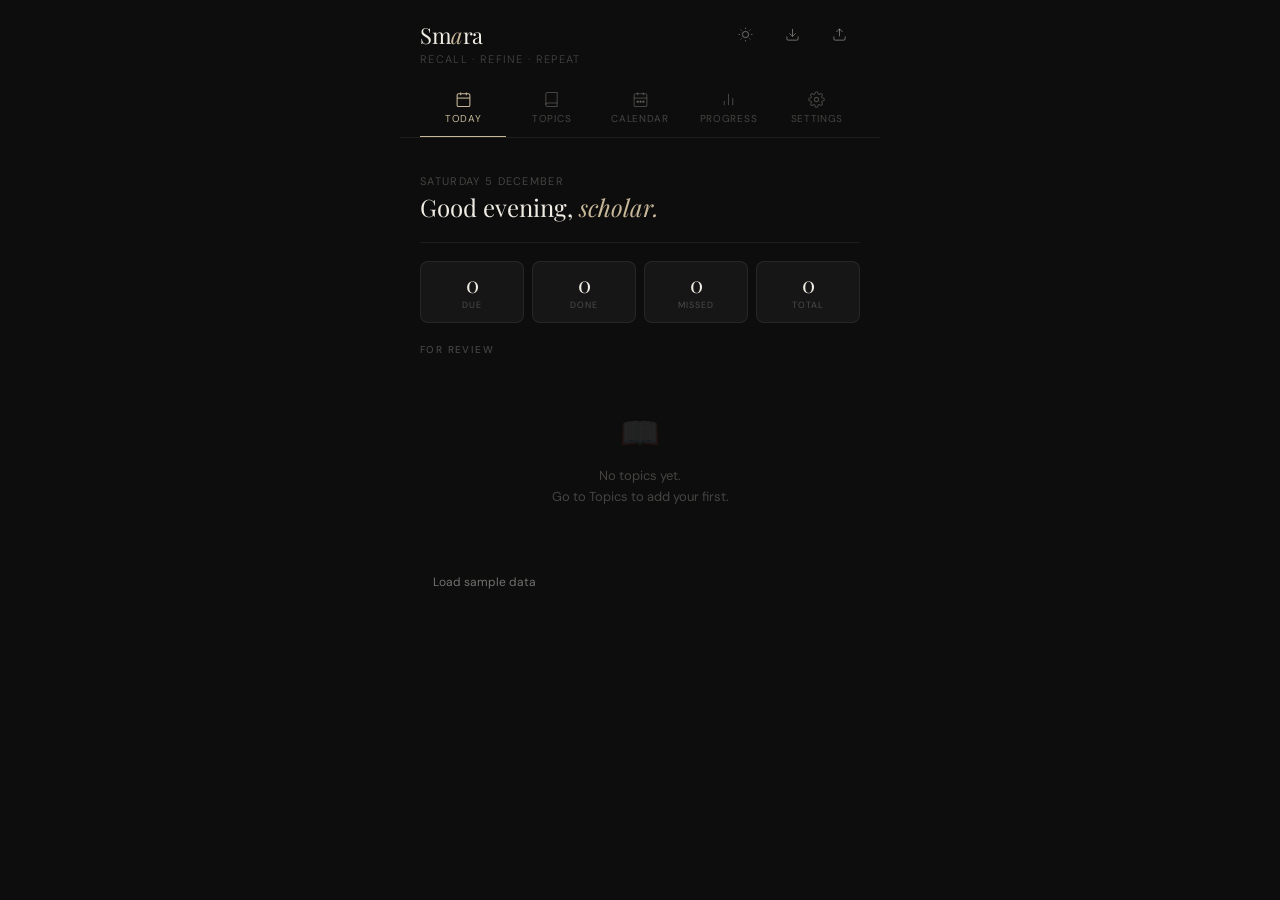
==== index.html @ 6f52c189 "Smara PWA v3 - initial commit" ====
<!DOCTYPE html>
<html lang="en">
<head>
  <meta charset="UTF-8">
  <meta name="viewport" content="width=device-width, initial-scale=1.0, viewport-fit=cover">
  <meta name="theme-color" content="#0d0d0d" id="theme-meta">
  <meta name="apple-mobile-web-app-capable" content="yes">
  <meta name="apple-mobile-web-app-status-bar-style" content="black-translucent">
  <meta name="apple-mobile-web-app-title" content="Smara">
  <link rel="manifest" href="manifest.json">
  <link rel="apple-touch-icon" href="icons/icon-192.png">
  <title>Smara</title>
  <link rel="stylesheet" href="style.css">
</head>
<body class="theme-dark">

<!-- HEADER -->
<header class="header">
  <div>
    <div class="wordmark">Sm<span>a</span>ra</div>
    <div class="tagline">Recall · Refine · Repeat</div>
  </div>
  <div style="display:flex;gap:6px;align-items:center">
    <button class="btn btn-sm btn-ghost" onclick="toggleTheme()" id="theme-toggle" title="Toggle theme">
      <svg viewBox="0 0 24 24" style="width:15px;height:15px;stroke:currentColor;fill:none;stroke-width:1.5"><circle cx="12" cy="12" r="5"/><line x1="12" y1="1" x2="12" y2="3"/><line x1="12" y1="21" x2="12" y2="23"/><line x1="4.22" y1="4.22" x2="5.64" y2="5.64"/><line x1="18.36" y1="18.36" x2="19.78" y2="19.78"/><line x1="1" y1="12" x2="3" y2="12"/><line x1="21" y1="12" x2="23" y2="12"/><line x1="4.22" y1="19.78" x2="5.64" y2="18.36"/><line x1="18.36" y1="5.64" x2="19.78" y2="4.22"/></svg>
    </button>
    <button class="btn btn-sm btn-ghost" onclick="exportBackup()" title="Backup">
      <svg viewBox="0 0 24 24" style="width:15px;height:15px;stroke:currentColor;fill:none;stroke-width:1.5"><path d="M21 15v4a2 2 0 0 1-2 2H5a2 2 0 0 1-2-2v-4"/><polyline points="7 10 12 15 17 10"/><line x1="12" y1="15" x2="12" y2="3"/></svg>
    </button>
    <label class="btn btn-sm btn-ghost" style="cursor:pointer" title="Restore">
      <svg viewBox="0 0 24 24" style="width:15px;height:15px;stroke:currentColor;fill:none;stroke-width:1.5"><path d="M21 15v4a2 2 0 0 1-2 2H5a2 2 0 0 1-2-2v-4"/><polyline points="17 8 12 3 7 8"/><line x1="12" y1="3" x2="12" y2="15"/></svg>
      <input type="file" accept=".json" style="display:none" onchange="importBackup(this)">
    </label>
  </div>
</header>

<!-- NAV -->
<nav class="nav">
  <button class="nav-btn active" id="nav-today" onclick="showPage('today')">
    <svg viewBox="0 0 24 24"><rect x="3" y="4" width="18" height="18" rx="2"/><line x1="16" y1="2" x2="16" y2="6"/><line x1="8" y1="2" x2="8" y2="6"/><line x1="3" y1="10" x2="21" y2="10"/></svg>
    Today
  </button>
  <button class="nav-btn" id="nav-topics" onclick="showPage('topics')">
    <svg viewBox="0 0 24 24"><path d="M4 19.5A2.5 2.5 0 0 1 6.5 17H20"/><path d="M6.5 2H20v20H6.5A2.5 2.5 0 0 1 4 19.5v-15A2.5 2.5 0 0 1 6.5 2z"/></svg>
    Topics
  </button>
  <button class="nav-btn" id="nav-calendar" onclick="showPage('calendar')">
    <svg viewBox="0 0 24 24"><rect x="3" y="4" width="18" height="18" rx="2"/><line x1="16" y1="2" x2="16" y2="6"/><line x1="8" y1="2" x2="8" y2="6"/><line x1="3" y1="10" x2="21" y2="10"/><circle cx="8" cy="15" r="1" fill="currentColor"/><circle cx="12" cy="15" r="1" fill="currentColor"/><circle cx="16" cy="15" r="1" fill="currentColor"/></svg>
    Calendar
  </button>
  <button class="nav-btn" id="nav-progress" onclick="showPage('progress')">
    <svg viewBox="0 0 24 24"><line x1="18" y1="20" x2="18" y2="10"/><line x1="12" y1="20" x2="12" y2="4"/><line x1="6" y1="20" x2="6" y2="14"/></svg>
    Progress
  </button>
  <button class="nav-btn" id="nav-settings" onclick="showPage('settings')">
    <svg viewBox="0 0 24 24"><circle cx="12" cy="12" r="3"/><path d="M19.4 15a1.65 1.65 0 0 0 .33 1.82l.06.06a2 2 0 0 1-2.83 2.83l-.06-.06a1.65 1.65 0 0 0-1.82-.33 1.65 1.65 0 0 0-1 1.51V21a2 2 0 0 1-4 0v-.09A1.65 1.65 0 0 0 9 19.4a1.65 1.65 0 0 0-1.82.33l-.06.06a2 2 0 0 1-2.83-2.83l.06-.06A1.65 1.65 0 0 0 4.68 15a1.65 1.65 0 0 0-1.51-1H3a2 2 0 0 1 0-4h.09A1.65 1.65 0 0 0 4.6 9a1.65 1.65 0 0 0-.33-1.82l-.06-.06a2 2 0 0 1 2.83-2.83l.06.06A1.65 1.65 0 0 0 9 4.68a1.65 1.65 0 0 0 1-1.51V3a2 2 0 0 1 4 0v.09a1.65 1.65 0 0 0 1 1.51 1.65 1.65 0 0 0 1.82-.33l.06-.06a2 2 0 0 1 2.83 2.83l-.06.06A1.65 1.65 0 0 0 19.4 9a1.65 1.65 0 0 0 1.51 1H21a2 2 0 0 1 0 4h-.09a1.65 1.65 0 0 0-1.51 1z"/></svg>
    Settings
  </button>
</nav>

<!-- TODAY -->
<main id="page-today" class="page active">
  <div class="today-hero">
    <div class="today-date" id="today-date"></div>
    <div class="today-greeting" id="greeting"></div>
  </div>
  <div class="metrics">
    <div class="metric"><div class="metric-num" id="m-due">0</div><div class="metric-lbl">Due</div></div>
    <div class="metric"><div class="metric-num" id="m-done">0</div><div class="metric-lbl">Done</div></div>
    <div class="metric"><div class="metric-num" id="m-missed">0</div><div class="metric-lbl">Missed</div></div>
    <div class="metric"><div class="metric-num" id="m-total">0</div><div class="metric-lbl">Total</div></div>
  </div>
  <div class="section-head">For review</div>
  <div id="today-list"></div>
  <div style="margin-top:16px"><button class="btn btn-sm btn-ghost" onclick="loadSample()">Load sample data</button></div>
</main>

<!-- TOPICS -->
<main id="page-topics" class="page">
  <!-- ADD BUTTON at TOP -->
  <button class="btn btn-primary" style="width:100%;justify-content:center;padding:12px;margin-bottom:16px" onclick="showAddModal()">
    <svg viewBox="0 0 24 24" style="width:16px;height:16px;stroke:currentColor;fill:none;stroke-width:2"><line x1="12" y1="5" x2="12" y2="19"/><line x1="5" y1="12" x2="19" y2="12"/></svg>
    Add new topic
  </button>
  <div style="display:flex;align-items:center;justify-content:space-between;margin-bottom:14px;gap:10px">
    <div class="section-head" style="margin:0">All topics</div>
    <select id="filter-subj" style="width:auto;min-width:120px;padding:7px 28px 7px 10px;font-size:12px" onchange="renderTopics()">
      <option value="">All subjects</option>
    </select>
  </div>
  <div id="topics-list"></div>
  <div style="height:80px"></div>
</main>

<!-- CALENDAR -->
<main id="page-calendar" class="page">
  <!-- Month/Week toggle -->
  <div style="display:flex;gap:6px;margin-bottom:14px">
    <button class="cal-view-btn active" id="cal-view-month" onclick="setCalView('month')">Month</button>
    <button class="cal-view-btn" id="cal-view-week" onclick="setCalView('week')">Week</button>
    <div style="flex:1"></div>
    <button class="cal-collapse-btn" id="cal-collapse-btn" onclick="toggleCalCollapse()">
      Hide <svg viewBox="0 0 24 24" style="width:12px;height:12px;stroke:currentColor;fill:none;stroke-width:2;vertical-align:middle"><polyline points="18 15 12 9 6 15"/></svg>
    </button>
  </div>

  <div id="cal-body">
    <div class="cal-header">
      <button class="cal-nav" onclick="calNav(-1)">
        <svg viewBox="0 0 24 24" style="width:14px;height:14px;stroke:currentColor;fill:none;stroke-width:2"><polyline points="15 18 9 12 15 6"/></svg>
      </button>
      <span class="cal-month-label" id="cal-month"></span>
      <button class="cal-nav" onclick="calNav(1)">
        <svg viewBox="0 0 24 24" style="width:14px;height:14px;stroke:currentColor;fill:none;stroke-width:2"><polyline points="9 18 15 12 9 6"/></svg>
      </button>
    </div>
    <div class="cal-weekdays">
      <span>S</span><span>M</span><span>T</span><span>W</span><span>T</span><span>F</span><span>S</span>
    </div>
    <div id="cal-grid" class="cal-grid"></div>
  </div>

  <div class="divider"></div>
  <div class="cal-day-head" id="cal-day-label"></div>
  <div id="cal-day-topics"></div>
  <div id="cal-sel-date" data-date="" style="display:none"></div>
</main>

<!-- PROGRESS -->
<main id="page-progress" class="page">
  <div class="section-head">Progress</div>
  <div id="progress-content"></div>
</main>

<!-- SETTINGS -->
<main id="page-settings" class="page">
  <div class="section-head">Settings</div>

  <div class="settings-block">
    <div class="settings-title">🎨 Appearance</div>
    <div class="settings-row">
      <span>Theme</span>
      <div style="display:flex;gap:6px">
        <button class="theme-pill active" id="pill-dark" onclick="setTheme('dark')">Dark</button>
        <button class="theme-pill" id="pill-light" onclick="setTheme('light')">Light</button>
      </div>
    </div>
  </div>

  <div class="settings-block">
    <div class="settings-title">Revision cycle</div>
    <div style="display:flex;justify-content:space-between;padding:8px 0 12px">
      <div style="text-align:center;flex:1"><div style="font-size:14px;font-family:'Playfair Display',serif;color:var(--accent)">D0</div><div style="font-size:9px;color:var(--text-dim);margin-top:2px">Study</div></div>
      <div style="text-align:center;flex:1"><div style="font-size:14px;font-family:'Playfair Display',serif;color:var(--accent)">D1</div><div style="font-size:9px;color:var(--text-dim);margin-top:2px">Rev 1</div></div>
      <div style="text-align:center;flex:1"><div style="font-size:14px;font-family:'Playfair Display',serif;color:var(--accent)">D7</div><div style="font-size:9px;color:var(--text-dim);margin-top:2px">Rev 2</div></div>
      <div style="text-align:center;flex:1"><div style="font-size:14px;font-family:'Playfair Display',serif;color:var(--accent)">D30</div><div style="font-size:9px;color:var(--text-dim);margin-top:2px">Rev 3</div></div>
      <div style="text-align:center;flex:1"><div style="font-size:14px;font-family:'Playfair Display',serif;color:var(--accent)">D90</div><div style="font-size:9px;color:var(--text-dim);margin-top:2px">Rev 4</div></div>
    </div>
    <p style="font-size:12px;color:var(--text-dim);line-height:1.6">Based on Ebbinghaus spaced repetition. Scientifically proven for long-term memory.</p>
  </div>

  <div class="settings-block">
    <div class="settings-title">☁ Google Drive backup</div>
    <p style="font-size:12px;color:var(--text-dim);line-height:1.6;margin-bottom:12px">Back up to Drive to restore across devices.</p>
    <div id="gdrive-status" style="font-size:12px;color:var(--text-dim);background:var(--surface2);padding:8px 12px;border-radius:var(--radius-sm);margin-bottom:12px">Not connected</div>
    <div style="display:flex;gap:8px;flex-wrap:wrap">
      <button class="btn btn-sm" onclick="connectGDrive()">Connect Drive</button>
      <button class="btn btn-sm btn-ghost" onclick="exportBackup()">Download</button>
      <label class="btn btn-sm btn-ghost" style="cursor:pointer">Restore <input type="file" accept=".json" style="display:none" onchange="importBackup(this)"></label>
    </div>
  </div>

  <div class="settings-block">
    <div class="settings-title" style="color:var(--red)">⚠ Danger zone</div>
    <button class="btn btn-sm" style="color:var(--red);border-color:rgba(224,123,106,0.2);background:var(--red-dim)" onclick="clearAll()">Clear all data</button>
  </div>

  <div style="margin-top:24px;text-align:center">
    <div style="font-family:'Playfair Display',serif;font-size:18px;color:var(--accent)">Smara</div>
    <div style="font-size:11px;color:var(--text-dim);letter-spacing:0.1em;text-transform:uppercase;margin-top:3px">v3.0 · Offline PWA</div>
  </div>
</main>

<!-- ADD TOPIC MODAL -->
<div id="add-modal" class="add-modal" onclick="if(event.target===this)hideAddModal()">
  <div class="add-modal-inner" id="add-modal-inner">
    <div class="add-modal-title">
      <span id="modal-title-text">New topic</span>
      <button class="modal-close" onclick="hideAddModal()">×</button>
    </div>

    <!-- STEP 1: Basic info -->
    <div id="step-basic">
      <div class="form-group">
        <label class="form-label">Topic *</label>
        <input type="text" id="inp-title" placeholder="Topic name" autocomplete="off">
      </div>
      <div class="form-group">
        <label class="form-label">Subject</label>
        <input type="text" id="inp-subject" placeholder="e.g. Physics" list="subj-datalist" autocomplete="off">
        <datalist id="subj-datalist"></datalist>
      </div>
      <div class="form-group">
        <label class="form-label">Studied on</label>
        <input type="date" id="inp-date" style="width:100%;padding:11px 14px;background:var(--surface);border:1px solid var(--border);border-radius:var(--radius-sm);color:var(--text);font-family:var(--font-sans,sans-serif);font-size:14px;outline:none">
      </div>

      <!-- Revision cycle selector -->
      <div class="form-group">
        <label class="form-label">Revision cycle</label>
        <div class="cycle-option" id="cycle-default" onclick="selectCycle('default')">
          <div style="display:flex;align-items:center;gap:10px">
            <div class="cycle-radio active" id="radio-default"></div>
            <div>
              <div style="font-size:13px;color:var(--text)">Default (1, 7, 30, 90 days)</div>
              <div style="font-size:11px;color:var(--text-dim);margin-top:1px">Ebbinghaus spaced repetition</div>
            </div>
          </div>
        </div>
        <div class="cycle-option" id="cycle-custom" onclick="selectCycle('custom')" style="margin-top:6px">
          <div style="display:flex;align-items:center;gap:10px">
            <div class="cycle-radio" id="radio-custom"></div>
            <div>
              <div style="font-size:13px;color:var(--text)">Custom cycle</div>
              <div style="font-size:11px;color:var(--text-dim);margin-top:1px">Set your own revision days</div>
            </div>
          </div>
        </div>
        <div id="custom-cycle-input" style="display:none;margin-top:10px;padding:12px;background:var(--surface2);border-radius:var(--radius-sm)">
          <div style="font-size:11px;color:var(--text-dim);margin-bottom:8px;text-transform:uppercase;letter-spacing:0.08em">Enter days (comma-separated)</div>
          <input type="text" id="inp-custom-cycle" placeholder="e.g. 1, 3, 7, 14, 30" style="width:100%;padding:9px 12px;background:var(--surface);border:1px solid var(--border);border-radius:var(--radius-sm);color:var(--text);font-size:13px;outline:none">
          <div style="font-size:11px;color:var(--text-dim);margin-top:6px">Day 0 = today (study day). Enter days after today.</div>
        </div>
      </div>

      <div class="form-group">
        <label class="form-label">Tags <span style="font-size:10px;color:var(--text-dim);text-transform:none;letter-spacing:0">(comma-separated)</span></label>
        <input type="text" id="inp-tags" placeholder="exam, formula, chapter-3" autocomplete="off">
      </div>

      <!-- NOTES SECTION -->
      <div class="form-group">
        <label class="form-label">Notes</label>
        <div id="notes-preview-area" style="display:none;background:var(--surface2);border-radius:var(--radius-sm);padding:12px;margin-bottom:8px;border-left:2px solid var(--accent)">
          <div style="font-size:12px;font-weight:500;color:var(--accent);margin-bottom:4px" id="notes-preview-title"></div>
          <div style="font-size:13px;color:var(--text-muted);white-space:pre-wrap" id="notes-preview-content"></div>
          <button class="btn btn-ghost btn-sm" style="margin-top:8px;font-size:11px" onclick="openNotesModal()">Edit notes</button>
        </div>
        <button class="btn btn-ghost" style="width:100%;justify-content:center;border-style:dashed" id="add-notes-btn" onclick="openNotesModal()">
          <svg viewBox="0 0 24 24" style="width:14px;height:14px;stroke:currentColor;fill:none;stroke-width:1.5"><path d="M14 2H6a2 2 0 0 0-2 2v16a2 2 0 0 0 2 2h12a2 2 0 0 0 2-2V8z"/><polyline points="14 2 14 8 20 8"/><line x1="16" y1="13" x2="8" y2="13"/><line x1="16" y1="17" x2="8" y2="17"/><polyline points="10 9 9 9 8 9"/></svg>
          Add notes
        </button>
      </div>

      <!-- IMAGE SECTION -->
      <div class="form-group">
        <label class="form-label">Images <span style="font-size:10px;color:var(--text-dim);text-transform:none;letter-spacing:0">(optional)</span></label>
        <div id="image-preview-grid" style="display:none;display:flex;flex-wrap:wrap;gap:6px;margin-bottom:8px"></div>
        <label class="btn btn-ghost" style="width:100%;justify-content:center;border-style:dashed;cursor:pointer">
          <svg viewBox="0 0 24 24" style="width:14px;height:14px;stroke:currentColor;fill:none;stroke-width:1.5"><rect x="3" y="3" width="18" height="18" rx="2"/><circle cx="8.5" cy="8.5" r="1.5"/><polyline points="21 15 16 10 5 21"/></svg>
          Add images
          <input type="file" accept="image/*" multiple style="display:none" onchange="handleImages(this)">
        </label>
      </div>

      <!-- DOCUMENT SECTION -->
      <div class="form-group">
        <label class="form-label">Documents <span style="font-size:10px;color:var(--text-dim);text-transform:none;letter-spacing:0">(optional)</span></label>
        <div id="doc-list" style="margin-bottom:8px"></div>
        <label class="btn btn-ghost" style="width:100%;justify-content:center;border-style:dashed;cursor:pointer">
          <svg viewBox="0 0 24 24" style="width:14px;height:14px;stroke:currentColor;fill:none;stroke-width:1.5"><path d="M22 19a2 2 0 0 1-2 2H4a2 2 0 0 1-2-2V5a2 2 0 0 1 2-2h5l2 3h9a2 2 0 0 1 2 2z"/></svg>
          Add documents
          <input type="file" accept=".pdf,.docx,.doc,.txt" multiple style="display:none" onchange="handleDocs(this)">
        </label>
      </div>

      <div style="display:flex;gap:8px;margin-top:8px;padding-bottom:8px">
        <button class="btn btn-primary" style="flex:1;justify-content:center" onclick="addTopic()">
          <svg viewBox="0 0 24 24" style="width:14px;height:14px;stroke:currentColor;fill:none;stroke-width:2"><polyline points="20 6 9 17 4 12"/></svg>
          Create topic
        </button>
        <button class="btn" onclick="hideAddModal()">Cancel</button>
      </div>
    </div>
  </div>
</div>

<!-- NOTES MODAL -->
<div id="notes-modal" class="add-modal" onclick="if(event.target===this)closeNotesModal()">
  <div class="add-modal-inner">
    <div class="add-modal-title">
      Add notes
      <button class="modal-close" onclick="closeNotesModal()">×</button>
    </div>
    <div class="form-group">
      <label class="form-label">Notes title <span style="font-size:10px;color:var(--text-dim);text-transform:none;letter-spacing:0">(optional)</span></label>
      <input type="text" id="notes-title-inp" placeholder="Notes title (optional)" autocomplete="off">
    </div>
    <div class="form-group">
      <label class="form-label">Notes content</label>
      <textarea id="notes-content-inp" placeholder="Notes content" style="min-height:160px"></textarea>
    </div>
    <div style="display:flex;gap:8px">
      <button class="btn btn-primary" style="flex:1;justify-content:center" onclick="saveNotes()">Save</button>
      <button class="btn" onclick="closeNotesModal()">Cancel</button>
    </div>
  </div>
</div>

<div id="toast" class="toast"></div>
<script src="app.js"></script>
<script>
function connectGDrive(){
  document.getElementById('gdrive-status').innerHTML='<span style="color:var(--green)">✓ Connected (demo)</span>';
  toast('G Drive connected (demo)');
}
function clearAll(){
  if(!confirm('Delete all topics?'))return;
  db={topics:[],settings:{}};saveDB();renderToday();toast('Cleared');
}
showPage('today');
</script>
</body>
</html>
---- style.css ----
@import url('https://fonts.googleapis.com/css2?family=Playfair+Display:ital,wght@0,400;0,500;1,400&family=DM+Sans:wght@300;400;500&display=swap');

*,*::before,*::after{box-sizing:border-box;margin:0;padding:0}

/* ── THEMES ── */
.theme-dark{
  --bg:#0d0d0d;--surface:#161616;--surface2:#1e1e1e;
  --border:rgba(255,255,255,0.07);--border-hover:rgba(255,255,255,0.14);
  --text:#f0ece4;--text-muted:rgba(240,236,228,0.45);--text-dim:rgba(240,236,228,0.25);
  --accent:#c8b89a;--accent-dim:rgba(200,184,154,0.12);--accent-border:rgba(200,184,154,0.3);
  --green:#7ec8a0;--green-dim:rgba(126,200,160,0.1);
  --red:#e07b6a;--red-dim:rgba(224,123,106,0.1);
  --amber:#d4a84b;--amber-dim:rgba(212,168,75,0.1);
  --blue:#7aadd4;--blue-dim:rgba(122,173,212,0.1);
}
.theme-light{
  --bg:#f5f3ef;--surface:#ffffff;--surface2:#f0ede8;
  --border:rgba(0,0,0,0.08);--border-hover:rgba(0,0,0,0.15);
  --text:#1a1814;--text-muted:rgba(26,24,20,0.55);--text-dim:rgba(26,24,20,0.35);
  --accent:#8b6f47;--accent-dim:rgba(139,111,71,0.1);--accent-border:rgba(139,111,71,0.3);
  --green:#2d8a56;--green-dim:rgba(45,138,86,0.1);
  --red:#c0392b;--red-dim:rgba(192,57,43,0.1);
  --amber:#b5860d;--amber-dim:rgba(181,134,13,0.1);
  --blue:#2471a3;--blue-dim:rgba(36,113,163,0.1);
}

html{font-size:16px;-webkit-tap-highlight-color:transparent}
body{font-family:'DM Sans',sans-serif;background:var(--bg);color:var(--text);min-height:100vh;max-width:480px;margin:0 auto;display:flex;flex-direction:column;overflow-x:hidden;transition:background .2s,color .2s}

/* ── HEADER ── */
.header{padding:20px 20px 0;display:flex;align-items:flex-start;justify-content:space-between}
.wordmark{font-family:'Playfair Display',serif;font-size:22px;font-weight:400;letter-spacing:-.02em;color:var(--text)}
.wordmark span{font-style:italic;color:var(--accent)}
.tagline{font-size:11px;color:var(--text-dim);letter-spacing:.12em;text-transform:uppercase;margin-top:2px;font-weight:300}

/* ── NAV ── */
.nav{display:flex;gap:2px;padding:14px 20px 0;border-bottom:1px solid var(--border);padding-bottom:0;margin-top:2px}
.nav-btn{display:flex;flex-direction:column;align-items:center;gap:4px;flex:1;padding:9px 4px 11px;background:transparent;border:none;border-bottom:1.5px solid transparent;color:var(--text-dim);font-size:10px;font-family:'DM Sans',sans-serif;letter-spacing:.07em;text-transform:uppercase;cursor:pointer;transition:.15s}
.nav-btn svg{width:17px;height:17px;stroke:currentColor;fill:none;stroke-width:1.5}
.nav-btn.active{color:var(--accent);border-bottom-color:var(--accent)}
.nav-btn:hover:not(.active){color:var(--text-muted)}

/* ── PAGES ── */
.page{display:none;flex:1;padding:18px 20px;animation:fadeIn .2s ease}
.page.active{display:block}
@keyframes fadeIn{from{opacity:0;transform:translateY(5px)}to{opacity:1;transform:none}}

/* ── METRICS ── */
.metrics{display:grid;grid-template-columns:repeat(4,1fr);gap:8px;margin-bottom:20px}
.metric{background:var(--surface);border:1px solid var(--border);border-radius:8px;padding:11px 6px;text-align:center}
.metric-num{font-size:22px;font-weight:300;color:var(--text);line-height:1;font-family:'Playfair Display',serif}
.metric-lbl{font-size:9px;color:var(--text-dim);text-transform:uppercase;letter-spacing:.1em;margin-top:4px}

/* ── SECTION HEAD ── */
.section-head{font-size:10px;text-transform:uppercase;letter-spacing:.14em;color:var(--text-dim);margin-bottom:12px;font-weight:500}

/* ── CARDS ── */
.card{background:var(--surface);border:1px solid var(--border);border-radius:12px;padding:14px 16px;margin-bottom:8px;transition:border-color .15s}
.card:hover{border-color:var(--border-hover)}
.topic-title{font-size:15px;font-weight:400;color:var(--text);line-height:1.35}
.topic-meta{font-size:12px;color:var(--text-muted);margin-top:4px}

/* ── BADGES ── */
.badge{display:inline-flex;align-items:center;gap:3px;font-size:10px;letter-spacing:.06em;text-transform:uppercase;padding:3px 8px;border-radius:20px;font-weight:500;border:1px solid;white-space:nowrap}
.badge-due{background:var(--amber-dim);color:var(--amber);border-color:rgba(212,168,75,.2)}
.badge-done{background:var(--green-dim);color:var(--green);border-color:rgba(126,200,160,.2)}
.badge-later{background:var(--blue-dim);color:var(--blue);border-color:rgba(122,173,212,.2)}
.badge-missed{background:var(--red-dim);color:var(--red);border-color:rgba(224,123,106,.2)}
.badge-new{background:var(--accent-dim);color:var(--accent);border-color:var(--accent-border)}

.tag{font-size:10px;background:transparent;color:var(--text-dim);border:1px solid var(--border);padding:2px 7px;border-radius:20px}
.dot{width:6px;height:6px;border-radius:50%;display:inline-block;flex-shrink:0}

/* ── BUTTONS ── */
.btn{display:inline-flex;align-items:center;gap:6px;padding:9px 16px;border:1px solid var(--border-hover);border-radius:8px;background:transparent;color:var(--text-muted);font-family:'DM Sans',sans-serif;font-size:13px;cursor:pointer;transition:.15s;white-space:nowrap}
.btn:hover{background:var(--surface2);color:var(--text);border-color:var(--border-hover)}
.btn:active{transform:scale(.98)}
.btn svg{width:15px;height:15px;stroke:currentColor;fill:none;stroke-width:1.5;flex-shrink:0}
.btn-primary{background:var(--accent);color:var(--bg);border-color:var(--accent);font-weight:500}
.btn-primary:hover{opacity:.88;color:var(--bg)}
.btn-sm{padding:6px 12px;font-size:12px}
.btn-ghost{border-color:transparent}
.btn-ghost:hover{border-color:var(--border)}

/* ── QUALITY BUTTONS ── */
.quality-row{display:grid;grid-template-columns:repeat(6,1fr);gap:4px;margin-top:12px}
.q-btn{padding:8px 4px;border-radius:8px;border:1px solid var(--border);background:var(--surface2);font-size:10px;font-family:'DM Sans',sans-serif;cursor:pointer;color:var(--text-muted);text-align:center;transition:.15s;line-height:1.3}
.q-btn span{display:block;font-size:15px;margin-bottom:2px}
.q-btn:hover{transform:translateY(-2px)}
.q-btn[data-q="0"]:hover,.q-btn[data-q="1"]:hover{background:var(--red-dim);border-color:var(--red);color:var(--red)}
.q-btn[data-q="2"]:hover{background:var(--amber-dim);border-color:var(--amber);color:var(--amber)}
.q-btn[data-q="3"]:hover{background:var(--blue-dim);border-color:var(--blue);color:var(--blue)}
.q-btn[data-q="4"]:hover,.q-btn[data-q="5"]:hover{background:var(--green-dim);border-color:var(--green);color:var(--green)}
.quality-label{font-size:10px;text-transform:uppercase;letter-spacing:.1em;color:var(--text-dim);margin-top:12px;margin-bottom:5px}

/* ── REVIEW CARD ── */
.review-card{background:var(--surface);border:1px solid var(--border);border-radius:12px;padding:18px;margin-bottom:10px}
.review-question{font-family:'Playfair Display',serif;font-size:17px;font-weight:400;line-height:1.5;color:var(--text)}
.review-notes{margin-top:10px;padding:12px;background:var(--surface2);border-radius:8px;font-size:13px;color:var(--text-muted);line-height:1.6;border-left:2px solid var(--accent)}

/* ── FORMS ── */
.form-group{margin-bottom:14px}
.form-label{display:block;font-size:10px;text-transform:uppercase;letter-spacing:.1em;color:var(--text-dim);margin-bottom:6px;font-weight:500}
input[type=text],input[type=date],select,textarea{width:100%;padding:11px 14px;background:var(--surface);border:1px solid var(--border);border-radius:8px;color:var(--text);font-family:'DM Sans',sans-serif;font-size:14px;outline:none;transition:border-color .15s;-webkit-appearance:none}
input[type=text]:focus,input[type=date]:focus,select:focus,textarea:focus{border-color:var(--accent-border)}
input[type=text]::placeholder,textarea::placeholder{color:var(--text-dim)}
textarea{resize:vertical;min-height:90px;line-height:1.6}
select{background-image:url("data:image/svg+xml,%3Csvg xmlns='http://www.w3.org/2000/svg' width='12' height='12' viewBox='0 0 24 24' fill='none' stroke='rgba(128,128,128,0.5)' stroke-width='2'%3E%3Cpath d='M6 9l6 6 6-6'/%3E%3C/svg%3E");background-repeat:no-repeat;background-position:right 12px center;cursor:pointer;padding-right:32px}

/* ── PROGRESS ── */
.prog-wrap{background:var(--surface2);border-radius:99px;height:3px;overflow:hidden;margin-top:6px}
.prog-bar{height:100%;background:var(--accent);border-radius:99px;transition:width .4s ease}
.divider{height:1px;background:var(--border);margin:14px 0}

/* ── EMPTY / DONE STATES ── */
.empty{text-align:center;padding:44px 20px;color:var(--text-dim)}
.empty-icon{font-size:32px;margin-bottom:12px;opacity:.4}
.empty p{font-size:13px;line-height:1.6}
.all-done{text-align:center;padding:32px 20px}
.all-done-icon{font-size:38px;margin-bottom:12px}
.all-done h3{font-family:'Playfair Display',serif;font-size:20px;font-weight:400;color:var(--text);margin-bottom:6px}
.all-done p{font-size:13px;color:var(--text-muted)}

/* ── TODAY HERO ── */
.today-hero{padding:18px 0 20px;margin-bottom:18px;border-bottom:1px solid var(--border)}
.today-date{font-size:11px;color:var(--text-dim);text-transform:uppercase;letter-spacing:.12em;margin-bottom:5px}
.today-greeting{font-family:'Playfair Display',serif;font-size:24px;font-weight:400;color:var(--text);line-height:1.2}
.today-greeting em{font-style:italic;color:var(--accent)}

/* ── CALENDAR ── */
.cal-view-btn{padding:7px 18px;border-radius:20px;border:1px solid var(--border);background:transparent;font-size:12px;font-family:'DM Sans',sans-serif;color:var(--text-muted);cursor:pointer;transition:.15s}
.cal-view-btn.active{background:var(--accent);color:var(--bg);border-color:var(--accent)}
.cal-collapse-btn{background:transparent;border:none;color:var(--text-dim);font-size:11px;cursor:pointer;display:flex;align-items:center;gap:4px;padding:0}
.cal-collapse-btn:hover{color:var(--text-muted)}
.cal-header{display:flex;align-items:center;justify-content:space-between;margin-bottom:12px}
.cal-month-label{font-family:'Playfair Display',serif;font-size:17px;font-weight:400;color:var(--text)}
.cal-nav{background:transparent;border:1px solid var(--border);border-radius:8px;color:var(--text-muted);width:32px;height:32px;display:flex;align-items:center;justify-content:center;cursor:pointer;transition:.15s}
.cal-nav:hover{background:var(--surface2);color:var(--text)}
.cal-weekdays{display:grid;grid-template-columns:repeat(7,1fr);margin-bottom:4px}
.cal-weekdays span{text-align:center;font-size:10px;color:var(--text-dim);text-transform:uppercase;letter-spacing:.08em;padding:4px 0}
.cal-grid{display:grid;grid-template-columns:repeat(7,1fr);gap:2px;margin-bottom:14px}
.cal-week-grid{grid-template-columns:repeat(7,1fr)}
.cal-cell{aspect-ratio:1;display:flex;flex-direction:column;align-items:center;justify-content:center;border-radius:8px;cursor:pointer;transition:.15s;gap:2px;position:relative}
.cal-cell:hover{background:var(--surface2)}
.cal-week-cell{aspect-ratio:unset;padding:10px 4px}
.cal-num{font-size:13px;color:var(--text-muted);line-height:1}
.cal-cell.cal-today{border:1px solid var(--accent-border)}
.cal-cell.cal-today .cal-num{color:var(--accent);font-weight:500}
.cal-cell.cal-selected{background:var(--accent-dim)}
.cal-cell.cal-selected .cal-num{color:var(--accent)}
.cal-dots{display:flex;gap:2px;justify-content:center}
.cal-dots span{width:4px;height:4px;border-radius:50%;display:block}
.cal-day-head{font-size:13px;color:var(--text-muted);margin-bottom:10px;padding-bottom:10px;border-bottom:1px solid var(--border)}

/* ── SETTINGS ── */
.settings-block{background:var(--surface);border:1px solid var(--border);border-radius:12px;padding:16px;margin-bottom:10px}
.settings-title{font-size:11px;text-transform:uppercase;letter-spacing:.1em;color:var(--accent);margin-bottom:12px;font-weight:500}
.settings-row{display:flex;align-items:center;justify-content:space-between;padding:8px 0;font-size:13px;color:var(--text-muted)}
.theme-pill{padding:6px 14px;border-radius:20px;border:1px solid var(--border);background:transparent;font-size:12px;font-family:'DM Sans',sans-serif;color:var(--text-muted);cursor:pointer;transition:.15s}
.theme-pill.active{background:var(--accent);color:var(--bg);border-color:var(--accent)}

/* ── ADD MODAL ── */
.add-modal{display:none;position:fixed;inset:0;z-index:100;background:rgba(0,0,0,0.6);align-items:flex-end}
.add-modal-inner{background:var(--surface);border-radius:16px 16px 0 0;padding:20px 20px 32px;width:100%;max-height:90vh;overflow-y:auto;animation:slideUp .25s cubic-bezier(.4,0,.2,1)}
@keyframes slideUp{from{transform:translateY(100%)}to{transform:translateY(0)}}
.add-modal-title{font-family:'Playfair Display',serif;font-size:18px;font-weight:400;margin-bottom:16px;display:flex;align-items:center;justify-content:space-between;color:var(--text)}
.modal-close{background:transparent;border:none;color:var(--text-muted);cursor:pointer;font-size:22px;padding:0;line-height:1}

/* ── CYCLE SELECTOR ── */
.cycle-option{padding:12px;background:var(--surface2);border-radius:8px;border:1px solid var(--border);cursor:pointer;transition:.15s}
.cycle-option:hover{border-color:var(--border-hover)}
.cycle-option.selected{border-color:var(--accent-border);background:var(--accent-dim)}
.cycle-radio{width:16px;height:16px;border-radius:50%;border:2px solid var(--border);flex-shrink:0;transition:.15s;position:relative}
.cycle-radio.active{border-color:var(--accent)}
.cycle-radio.active::after{content:'';width:7px;height:7px;background:var(--accent);border-radius:50%;position:absolute;top:50%;left:50%;transform:translate(-50%,-50%)}

/* ── TOAST ── */
.toast{position:fixed;bottom:24px;left:50%;transform:translateX(-50%) translateY(80px);background:var(--surface2);border:1px solid var(--border-hover);color:var(--text);font-size:13px;padding:10px 18px;border-radius:99px;z-index:999;transition:transform .3s cubic-bezier(.4,0,.2,1);white-space:nowrap}
.toast.show{transform:translateX(-50%) translateY(0)}

/* ── SCROLLBAR ── */
::-webkit-scrollbar{width:4px}
::-webkit-scrollbar-track{background:transparent}
::-webkit-scrollbar-thumb{background:var(--border-hover);border-radius:99px}

.action-bar{display:flex;gap:8px;flex-wrap:wrap}
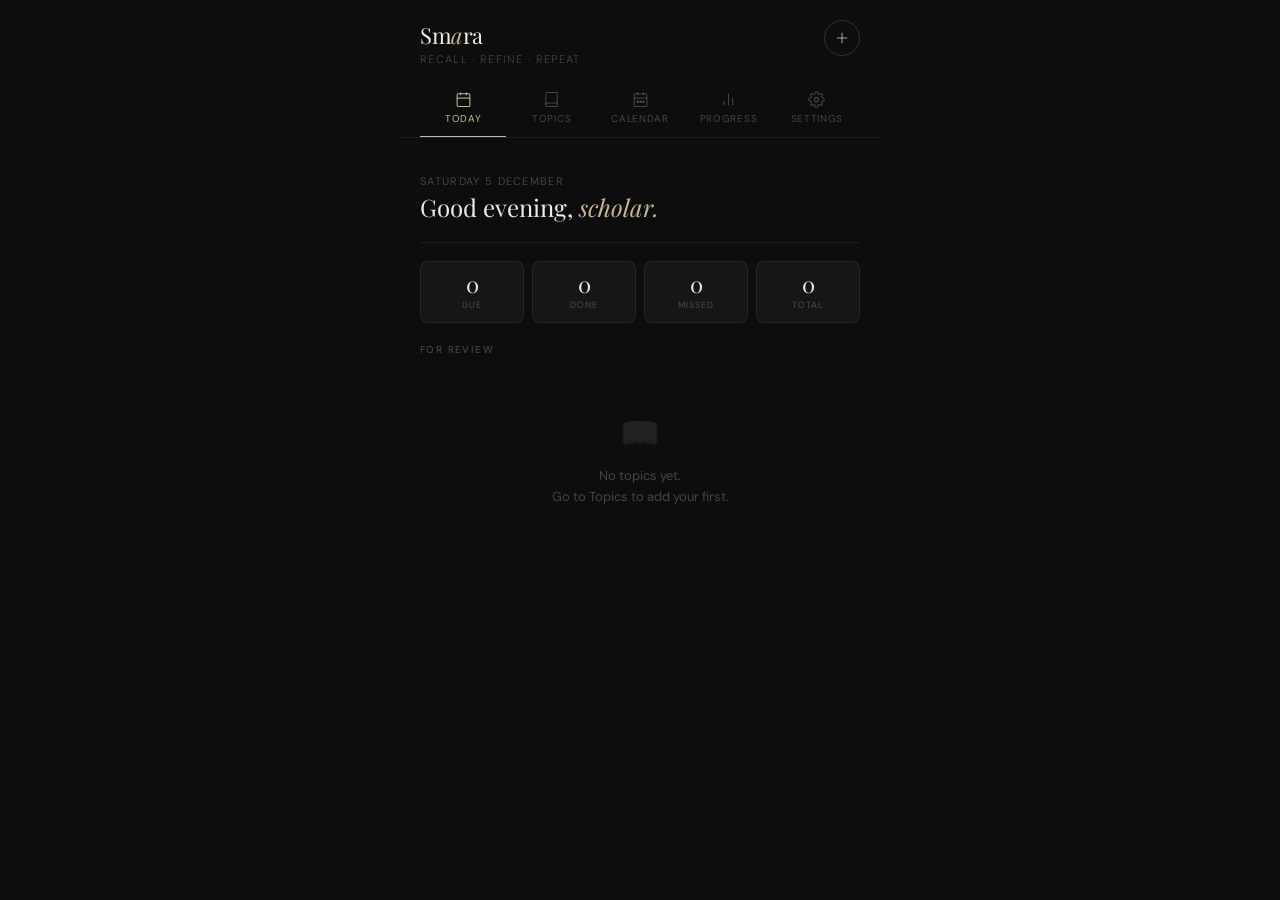
==== commit f1534c5e: "Sticky nav, notifications, cleaner header v5" ====
--- a/index.html
+++ b/index.html
@@ -11,52 +11,49 @@
   <link rel="apple-touch-icon" href="icons/icon-192.png">
   <title>Smara</title>
   <link rel="stylesheet" href="style.css">
+  <script src="https://accounts.google.com/gsi/client" async defer></script>
 </head>
 <body class="theme-dark">
 
-<!-- HEADER -->
-<header class="header">
-  <div>
-    <div class="wordmark">Sm<span>a</span>ra</div>
-    <div class="tagline">Recall · Refine · Repeat</div>
-  </div>
-  <div style="display:flex;gap:6px;align-items:center">
-    <button class="btn btn-sm btn-ghost" onclick="toggleTheme()" id="theme-toggle" title="Toggle theme">
-      <svg viewBox="0 0 24 24" style="width:15px;height:15px;stroke:currentColor;fill:none;stroke-width:1.5"><circle cx="12" cy="12" r="5"/><line x1="12" y1="1" x2="12" y2="3"/><line x1="12" y1="21" x2="12" y2="23"/><line x1="4.22" y1="4.22" x2="5.64" y2="5.64"/><line x1="18.36" y1="18.36" x2="19.78" y2="19.78"/><line x1="1" y1="12" x2="3" y2="12"/><line x1="21" y1="12" x2="23" y2="12"/><line x1="4.22" y1="19.78" x2="5.64" y2="18.36"/><line x1="18.36" y1="5.64" x2="19.78" y2="4.22"/></svg>
-    </button>
-    <button class="btn btn-sm btn-ghost" onclick="exportBackup()" title="Backup">
-      <svg viewBox="0 0 24 24" style="width:15px;height:15px;stroke:currentColor;fill:none;stroke-width:1.5"><path d="M21 15v4a2 2 0 0 1-2 2H5a2 2 0 0 1-2-2v-4"/><polyline points="7 10 12 15 17 10"/><line x1="12" y1="15" x2="12" y2="3"/></svg>
-    </button>
-    <label class="btn btn-sm btn-ghost" style="cursor:pointer" title="Restore">
-      <svg viewBox="0 0 24 24" style="width:15px;height:15px;stroke:currentColor;fill:none;stroke-width:1.5"><path d="M21 15v4a2 2 0 0 1-2 2H5a2 2 0 0 1-2-2v-4"/><polyline points="17 8 12 3 7 8"/><line x1="12" y1="3" x2="12" y2="15"/></svg>
-      <input type="file" accept=".json" style="display:none" onchange="importBackup(this)">
-    </label>
-  </div>
-</header>
-
-<!-- NAV -->
-<nav class="nav">
-  <button class="nav-btn active" id="nav-today" onclick="showPage('today')">
-    <svg viewBox="0 0 24 24"><rect x="3" y="4" width="18" height="18" rx="2"/><line x1="16" y1="2" x2="16" y2="6"/><line x1="8" y1="2" x2="8" y2="6"/><line x1="3" y1="10" x2="21" y2="10"/></svg>
-    Today
-  </button>
-  <button class="nav-btn" id="nav-topics" onclick="showPage('topics')">
-    <svg viewBox="0 0 24 24"><path d="M4 19.5A2.5 2.5 0 0 1 6.5 17H20"/><path d="M6.5 2H20v20H6.5A2.5 2.5 0 0 1 4 19.5v-15A2.5 2.5 0 0 1 6.5 2z"/></svg>
-    Topics
-  </button>
-  <button class="nav-btn" id="nav-calendar" onclick="showPage('calendar')">
-    <svg viewBox="0 0 24 24"><rect x="3" y="4" width="18" height="18" rx="2"/><line x1="16" y1="2" x2="16" y2="6"/><line x1="8" y1="2" x2="8" y2="6"/><line x1="3" y1="10" x2="21" y2="10"/><circle cx="8" cy="15" r="1" fill="currentColor"/><circle cx="12" cy="15" r="1" fill="currentColor"/><circle cx="16" cy="15" r="1" fill="currentColor"/></svg>
-    Calendar
-  </button>
-  <button class="nav-btn" id="nav-progress" onclick="showPage('progress')">
-    <svg viewBox="0 0 24 24"><line x1="18" y1="20" x2="18" y2="10"/><line x1="12" y1="20" x2="12" y2="4"/><line x1="6" y1="20" x2="6" y2="14"/></svg>
-    Progress
-  </button>
-  <button class="nav-btn" id="nav-settings" onclick="showPage('settings')">
-    <svg viewBox="0 0 24 24"><circle cx="12" cy="12" r="3"/><path d="M19.4 15a1.65 1.65 0 0 0 .33 1.82l.06.06a2 2 0 0 1-2.83 2.83l-.06-.06a1.65 1.65 0 0 0-1.82-.33 1.65 1.65 0 0 0-1 1.51V21a2 2 0 0 1-4 0v-.09A1.65 1.65 0 0 0 9 19.4a1.65 1.65 0 0 0-1.82.33l-.06.06a2 2 0 0 1-2.83-2.83l.06-.06A1.65 1.65 0 0 0 4.68 15a1.65 1.65 0 0 0-1.51-1H3a2 2 0 0 1 0-4h.09A1.65 1.65 0 0 0 4.6 9a1.65 1.65 0 0 0-.33-1.82l-.06-.06a2 2 0 0 1 2.83-2.83l.06.06A1.65 1.65 0 0 0 9 4.68a1.65 1.65 0 0 0 1-1.51V3a2 2 0 0 1 4 0v.09a1.65 1.65 0 0 0 1 1.51 1.65 1.65 0 0 0 1.82-.33l.06-.06a2 2 0 0 1 2.83 2.83l-.06.06A1.65 1.65 0 0 0 19.4 9a1.65 1.65 0 0 0 1.51 1H21a2 2 0 0 1 0 4h-.09a1.65 1.65 0 0 0-1.51 1z"/></svg>
-    Settings
-  </button>
-</nav>
+<!-- STICKY HEADER + NAV -->
+<div class="sticky-shell">
+  <header class="header">
+    <div>
+      <div class="wordmark">Sm<span>a</span>ra</div>
+      <div class="tagline">Recall · Refine · Repeat</div>
+    </div>
+    <!-- Only + button in header -->
+    <button class="btn btn-sm btn-ghost" onclick="showAddModal()" title="Add topic" style="width:36px;height:36px;padding:0;justify-content:center;border-radius:50%;border-color:var(--border-hover)">
+      <svg viewBox="0 0 24 24" style="width:18px;height:18px;stroke:currentColor;fill:none;stroke-width:2"><line x1="12" y1="5" x2="12" y2="19"/><line x1="5" y1="12" x2="19" y2="12"/></svg>
+    </button>
+  </header>
+
+  <nav class="nav">
+    <button class="nav-btn active" id="nav-today" onclick="showPage('today')">
+      <svg viewBox="0 0 24 24"><rect x="3" y="4" width="18" height="18" rx="2"/><line x1="16" y1="2" x2="16" y2="6"/><line x1="8" y1="2" x2="8" y2="6"/><line x1="3" y1="10" x2="21" y2="10"/></svg>
+      Today
+    </button>
+    <button class="nav-btn" id="nav-topics" onclick="showPage('topics')">
+      <svg viewBox="0 0 24 24"><path d="M4 19.5A2.5 2.5 0 0 1 6.5 17H20"/><path d="M6.5 2H20v20H6.5A2.5 2.5 0 0 1 4 19.5v-15A2.5 2.5 0 0 1 6.5 2z"/></svg>
+      Topics
+    </button>
+    <button class="nav-btn" id="nav-calendar" onclick="showPage('calendar')">
+      <svg viewBox="0 0 24 24"><rect x="3" y="4" width="18" height="18" rx="2"/><line x1="16" y1="2" x2="16" y2="6"/><line x1="8" y1="2" x2="8" y2="6"/><line x1="3" y1="10" x2="21" y2="10"/><circle cx="8" cy="15" r="1" fill="currentColor"/><circle cx="12" cy="15" r="1" fill="currentColor"/><circle cx="16" cy="15" r="1" fill="currentColor"/></svg>
+      Calendar
+    </button>
+    <button class="nav-btn" id="nav-progress" onclick="showPage('progress')">
+      <svg viewBox="0 0 24 24"><line x1="18" y1="20" x2="18" y2="10"/><line x1="12" y1="20" x2="12" y2="4"/><line x1="6" y1="20" x2="6" y2="14"/></svg>
+      Progress
+    </button>
+    <button class="nav-btn" id="nav-settings" onclick="showPage('settings')">
+      <svg viewBox="0 0 24 24"><circle cx="12" cy="12" r="3"/><path d="M19.4 15a1.65 1.65 0 0 0 .33 1.82l.06.06a2 2 0 0 1-2.83 2.83l-.06-.06a1.65 1.65 0 0 0-1.82-.33 1.65 1.65 0 0 0-1 1.51V21a2 2 0 0 1-4 0v-.09A1.65 1.65 0 0 0 9 19.4a1.65 1.65 0 0 0-1.82.33l-.06.06a2 2 0 0 1-2.83-2.83l.06-.06A1.65 1.65 0 0 0 4.68 15a1.65 1.65 0 0 0-1.51-1H3a2 2 0 0 1 0-4h.09A1.65 1.65 0 0 0 4.6 9a1.65 1.65 0 0 0-.33-1.82l-.06-.06a2 2 0 0 1 2.83-2.83l.06.06A1.65 1.65 0 0 0 9 4.68a1.65 1.65 0 0 0 1-1.51V3a2 2 0 0 1 4 0v.09a1.65 1.65 0 0 0 1 1.51 1.65 1.65 0 0 0 1.82-.33l.06-.06a2 2 0 0 1 2.83 2.83l-.06.06A1.65 1.65 0 0 0 19.4 9a1.65 1.65 0 0 0 1.51 1H21a2 2 0 0 1 0 4h-.09a1.65 1.65 0 0 0-1.51 1z"/></svg>
+      Settings
+    </button>
+  </nav>
+</div>
+
+<!-- SCROLLABLE CONTENT -->
+<div class="scroll-content">
 
 <!-- TODAY -->
 <main id="page-today" class="page active">
@@ -72,12 +69,10 @@
   </div>
   <div class="section-head">For review</div>
   <div id="today-list"></div>
-  <div style="margin-top:16px"><button class="btn btn-sm btn-ghost" onclick="loadSample()">Load sample data</button></div>
 </main>
 
 <!-- TOPICS -->
 <main id="page-topics" class="page">
-  <!-- ADD BUTTON at TOP -->
   <button class="btn btn-primary" style="width:100%;justify-content:center;padding:12px;margin-bottom:16px" onclick="showAddModal()">
     <svg viewBox="0 0 24 24" style="width:16px;height:16px;stroke:currentColor;fill:none;stroke-width:2"><line x1="12" y1="5" x2="12" y2="19"/><line x1="5" y1="12" x2="19" y2="12"/></svg>
     Add new topic
@@ -94,7 +89,6 @@
 
 <!-- CALENDAR -->
 <main id="page-calendar" class="page">
-  <!-- Month/Week toggle -->
   <div style="display:flex;gap:6px;margin-bottom:14px">
     <button class="cal-view-btn active" id="cal-view-month" onclick="setCalView('month')">Month</button>
     <button class="cal-view-btn" id="cal-view-week" onclick="setCalView('week')">Week</button>
@@ -103,23 +97,15 @@
       Hide <svg viewBox="0 0 24 24" style="width:12px;height:12px;stroke:currentColor;fill:none;stroke-width:2;vertical-align:middle"><polyline points="18 15 12 9 6 15"/></svg>
     </button>
   </div>
-
   <div id="cal-body">
     <div class="cal-header">
-      <button class="cal-nav" onclick="calNav(-1)">
-        <svg viewBox="0 0 24 24" style="width:14px;height:14px;stroke:currentColor;fill:none;stroke-width:2"><polyline points="15 18 9 12 15 6"/></svg>
-      </button>
+      <button class="cal-nav" onclick="calNav(-1)"><svg viewBox="0 0 24 24" style="width:14px;height:14px;stroke:currentColor;fill:none;stroke-width:2"><polyline points="15 18 9 12 15 6"/></svg></button>
       <span class="cal-month-label" id="cal-month"></span>
-      <button class="cal-nav" onclick="calNav(1)">
-        <svg viewBox="0 0 24 24" style="width:14px;height:14px;stroke:currentColor;fill:none;stroke-width:2"><polyline points="9 18 15 12 9 6"/></svg>
-      </button>
-    </div>
-    <div class="cal-weekdays">
-      <span>S</span><span>M</span><span>T</span><span>W</span><span>T</span><span>F</span><span>S</span>
-    </div>
+      <button class="cal-nav" onclick="calNav(1)"><svg viewBox="0 0 24 24" style="width:14px;height:14px;stroke:currentColor;fill:none;stroke-width:2"><polyline points="9 18 15 12 9 6"/></svg></button>
+    </div>
+    <div class="cal-weekdays"><span>S</span><span>M</span><span>T</span><span>W</span><span>T</span><span>F</span><span>S</span></div>
     <div id="cal-grid" class="cal-grid"></div>
   </div>
-
   <div class="divider"></div>
   <div class="cal-day-head" id="cal-day-label"></div>
   <div id="cal-day-topics"></div>
@@ -136,6 +122,7 @@
 <main id="page-settings" class="page">
   <div class="section-head">Settings</div>
 
+  <!-- APPEARANCE -->
   <div class="settings-block">
     <div class="settings-title">🎨 Appearance</div>
     <div class="settings-row">
@@ -147,6 +134,28 @@
     </div>
   </div>
 
+  <!-- NOTIFICATIONS -->
+  <div class="settings-block">
+    <div class="settings-title">🔔 Notifications</div>
+    <div class="settings-row">
+      <div>
+        <div style="font-size:13px;color:var(--text)">Daily revision reminder</div>
+        <div style="font-size:11px;color:var(--text-dim);margin-top:2px">Remind me to revise each day</div>
+      </div>
+      <label class="toggle-switch">
+        <input type="checkbox" id="notif-toggle" onchange="toggleNotifications(this.checked)">
+        <span class="toggle-slider"></span>
+      </label>
+    </div>
+    <div id="notif-time-row" class="settings-row" style="display:none">
+      <span style="font-size:13px;color:var(--text-muted)">Reminder time</span>
+      <input type="time" id="notif-time" value="08:00" onchange="saveNotifTime(this.value)"
+        style="width:auto;padding:5px 10px;font-size:13px;background:var(--surface2);border:1px solid var(--border);border-radius:var(--radius-sm);color:var(--text)">
+    </div>
+    <div id="notif-status" style="font-size:11px;color:var(--text-dim);margin-top:8px"></div>
+  </div>
+
+  <!-- REVISION CYCLE -->
   <div class="settings-block">
     <div class="settings-title">Revision cycle</div>
     <div style="display:flex;justify-content:space-between;padding:8px 0 12px">
@@ -159,128 +168,151 @@
     <p style="font-size:12px;color:var(--text-dim);line-height:1.6">Based on Ebbinghaus spaced repetition. Scientifically proven for long-term memory.</p>
   </div>
 
-  <div class="settings-block">
-    <div class="settings-title">☁ Google Drive backup</div>
-    <p style="font-size:12px;color:var(--text-dim);line-height:1.6;margin-bottom:12px">Back up to Drive to restore across devices.</p>
-    <div id="gdrive-status" style="font-size:12px;color:var(--text-dim);background:var(--surface2);padding:8px 12px;border-radius:var(--radius-sm);margin-bottom:12px">Not connected</div>
+  <!-- SAMPLE DATA -->
+  <div class="settings-block">
+    <div class="settings-title">📚 Sample data</div>
+    <p style="font-size:12px;color:var(--text-dim);line-height:1.6;margin-bottom:12px">Load sample topics to explore the app, then remove them when ready.</p>
     <div style="display:flex;gap:8px;flex-wrap:wrap">
-      <button class="btn btn-sm" onclick="connectGDrive()">Connect Drive</button>
-      <button class="btn btn-sm btn-ghost" onclick="exportBackup()">Download</button>
-      <label class="btn btn-sm btn-ghost" style="cursor:pointer">Restore <input type="file" accept=".json" style="display:none" onchange="importBackup(this)"></label>
-    </div>
-  </div>
-
+      <button class="btn btn-sm" onclick="loadSample()">
+        <svg viewBox="0 0 24 24" style="width:13px;height:13px;stroke:currentColor;fill:none;stroke-width:1.5"><path d="M4 19.5A2.5 2.5 0 0 1 6.5 17H20"/><path d="M6.5 2H20v20H6.5A2.5 2.5 0 0 1 4 19.5v-15A2.5 2.5 0 0 1 6.5 2z"/></svg>
+        Load sample data
+      </button>
+      <button class="btn btn-sm btn-ghost" style="color:var(--red)" onclick="removeSampleData()">
+        <svg viewBox="0 0 24 24" style="width:13px;height:13px;stroke:currentColor;fill:none;stroke-width:1.5"><polyline points="3 6 5 6 21 6"/><path d="M19 6l-1 14a2 2 0 0 1-2 2H8a2 2 0 0 1-2-2L5 6"/></svg>
+        Remove sample data
+      </button>
+    </div>
+  </div>
+
+  <!-- GOOGLE DRIVE -->
+  <div class="settings-block">
+    <div class="settings-title">☁ Google Drive sync</div>
+    <p style="font-size:12px;color:var(--text-dim);line-height:1.6;margin-bottom:12px">Sync your topics to your own Google Drive. Saved as <code style="font-size:11px;background:var(--surface2);padding:1px 5px;border-radius:4px">smara_backup.json</code> in your Drive.</p>
+    <div id="gdrive-status" style="font-size:12px;color:var(--text-dim);background:var(--surface2);padding:10px 12px;border-radius:var(--radius-sm);margin-bottom:12px;line-height:1.5">
+      <span id="gdrive-status-text">Not connected — sign in to enable sync</span>
+    </div>
+    <div id="gdrive-btns-disconnected" style="display:flex;gap:8px;flex-wrap:wrap">
+      <button class="btn btn-sm btn-primary" onclick="gdriveSignIn()">
+        <svg viewBox="0 0 24 24" style="width:14px;height:14px;stroke:currentColor;fill:none;stroke-width:1.5"><path d="M18 10h-1.26A8 8 0 1 0 9 20h9a5 5 0 0 0 0-10z"/></svg>
+        Sign in with Google
+      </button>
+    </div>
+    <div id="gdrive-btns-connected" style="display:none;flex-direction:column;gap:10px">
+      <div style="display:flex;gap:8px;flex-wrap:wrap">
+        <button class="btn btn-sm btn-primary" onclick="gdriveSyncNow()" id="btn-sync">
+          <svg viewBox="0 0 24 24" style="width:14px;height:14px;stroke:currentColor;fill:none;stroke-width:1.5"><polyline points="23 4 23 10 17 10"/><polyline points="1 20 1 14 7 14"/><path d="M3.51 9a9 9 0 0 1 14.85-3.36L23 10M1 14l4.64 4.36A9 9 0 0 0 20.49 15"/></svg>
+          Sync now
+        </button>
+        <button class="btn btn-sm" onclick="gdriveRestore()">
+          <svg viewBox="0 0 24 24" style="width:14px;height:14px;stroke:currentColor;fill:none;stroke-width:1.5"><path d="M21 15v4a2 2 0 0 1-2 2H5a2 2 0 0 1-2-2v-4"/><polyline points="17 8 12 3 7 8"/><line x1="12" y1="3" x2="12" y2="15"/></svg>
+          Restore from Drive
+        </button>
+        <button class="btn btn-sm btn-ghost" onclick="gdriveSignOut()">Sign out</button>
+      </div>
+      <div id="gdrive-last-sync" style="font-size:11px;color:var(--text-dim)"></div>
+    </div>
+    <div class="divider"></div>
+    <div style="font-size:11px;color:var(--text-dim);margin-bottom:8px;text-transform:uppercase;letter-spacing:.08em">Local backup</div>
+    <div style="display:flex;gap:8px">
+      <button class="btn btn-sm btn-ghost" onclick="exportBackup()">Download JSON</button>
+      <label class="btn btn-sm btn-ghost" style="cursor:pointer">Restore file <input type="file" accept=".json" style="display:none" onchange="importBackup(this)"></label>
+    </div>
+  </div>
+
+  <!-- DANGER ZONE -->
   <div class="settings-block">
     <div class="settings-title" style="color:var(--red)">⚠ Danger zone</div>
     <button class="btn btn-sm" style="color:var(--red);border-color:rgba(224,123,106,0.2);background:var(--red-dim)" onclick="clearAll()">Clear all data</button>
   </div>
 
-  <div style="margin-top:24px;text-align:center">
-    <div style="font-family:'Playfair Display',serif;font-size:18px;color:var(--accent)">Smara</div>
-    <div style="font-size:11px;color:var(--text-dim);letter-spacing:0.1em;text-transform:uppercase;margin-top:3px">v3.0 · Offline PWA</div>
-  </div>
-</main>
+  <!-- FOOTER -->
+  <div style="margin-top:28px;text-align:center;padding-bottom:20px">
+    <div style="font-family:'Playfair Display',serif;font-size:20px;color:var(--accent)">Smara</div>
+    <div style="font-size:11px;color:var(--text-dim);margin-top:4px">by pawansDr.oid</div>
+  </div>
+</main>
+
+</div><!-- end scroll-content -->
 
 <!-- ADD TOPIC MODAL -->
 <div id="add-modal" class="add-modal" onclick="if(event.target===this)hideAddModal()">
-  <div class="add-modal-inner" id="add-modal-inner">
+  <div class="add-modal-inner">
     <div class="add-modal-title">
-      <span id="modal-title-text">New topic</span>
+      <span>New topic</span>
       <button class="modal-close" onclick="hideAddModal()">×</button>
     </div>
-
-    <!-- STEP 1: Basic info -->
-    <div id="step-basic">
-      <div class="form-group">
-        <label class="form-label">Topic *</label>
-        <input type="text" id="inp-title" placeholder="Topic name" autocomplete="off">
-      </div>
-      <div class="form-group">
-        <label class="form-label">Subject</label>
-        <input type="text" id="inp-subject" placeholder="e.g. Physics" list="subj-datalist" autocomplete="off">
-        <datalist id="subj-datalist"></datalist>
-      </div>
-      <div class="form-group">
-        <label class="form-label">Studied on</label>
-        <input type="date" id="inp-date" style="width:100%;padding:11px 14px;background:var(--surface);border:1px solid var(--border);border-radius:var(--radius-sm);color:var(--text);font-family:var(--font-sans,sans-serif);font-size:14px;outline:none">
-      </div>
-
-      <!-- Revision cycle selector -->
-      <div class="form-group">
-        <label class="form-label">Revision cycle</label>
-        <div class="cycle-option" id="cycle-default" onclick="selectCycle('default')">
-          <div style="display:flex;align-items:center;gap:10px">
-            <div class="cycle-radio active" id="radio-default"></div>
-            <div>
-              <div style="font-size:13px;color:var(--text)">Default (1, 7, 30, 90 days)</div>
-              <div style="font-size:11px;color:var(--text-dim);margin-top:1px">Ebbinghaus spaced repetition</div>
-            </div>
-          </div>
+    <div class="form-group">
+      <label class="form-label">Title *</label>
+      <input type="text" id="inp-title" placeholder="Topic name" autocomplete="off">
+    </div>
+    <div class="form-group">
+      <label class="form-label">Subject</label>
+      <input type="text" id="inp-subject" placeholder="e.g. Physics" list="subj-datalist" autocomplete="off">
+      <datalist id="subj-datalist"></datalist>
+    </div>
+    <div class="form-group">
+      <label class="form-label">Studied on</label>
+      <input type="date" id="inp-date" style="width:100%;padding:11px 14px;background:var(--surface);border:1px solid var(--border);border-radius:var(--radius-sm);color:var(--text);font-family:'DM Sans',sans-serif;font-size:14px;outline:none">
+    </div>
+    <div class="form-group">
+      <label class="form-label">Revision cycle</label>
+      <div class="cycle-option selected" id="cycle-default" onclick="selectCycle('default')">
+        <div style="display:flex;align-items:center;gap:10px">
+          <div class="cycle-radio active" id="radio-default"></div>
+          <div><div style="font-size:13px;color:var(--text)">Default (1, 7, 30, 90 days)</div><div style="font-size:11px;color:var(--text-dim);margin-top:1px">Ebbinghaus spaced repetition</div></div>
         </div>
-        <div class="cycle-option" id="cycle-custom" onclick="selectCycle('custom')" style="margin-top:6px">
-          <div style="display:flex;align-items:center;gap:10px">
-            <div class="cycle-radio" id="radio-custom"></div>
-            <div>
-              <div style="font-size:13px;color:var(--text)">Custom cycle</div>
-              <div style="font-size:11px;color:var(--text-dim);margin-top:1px">Set your own revision days</div>
-            </div>
-          </div>
+      </div>
+      <div class="cycle-option" id="cycle-custom" onclick="selectCycle('custom')" style="margin-top:6px">
+        <div style="display:flex;align-items:center;gap:10px">
+          <div class="cycle-radio" id="radio-custom"></div>
+          <div><div style="font-size:13px;color:var(--text)">Custom cycle</div><div style="font-size:11px;color:var(--text-dim);margin-top:1px">Set your own revision days</div></div>
         </div>
-        <div id="custom-cycle-input" style="display:none;margin-top:10px;padding:12px;background:var(--surface2);border-radius:var(--radius-sm)">
-          <div style="font-size:11px;color:var(--text-dim);margin-bottom:8px;text-transform:uppercase;letter-spacing:0.08em">Enter days (comma-separated)</div>
-          <input type="text" id="inp-custom-cycle" placeholder="e.g. 1, 3, 7, 14, 30" style="width:100%;padding:9px 12px;background:var(--surface);border:1px solid var(--border);border-radius:var(--radius-sm);color:var(--text);font-size:13px;outline:none">
-          <div style="font-size:11px;color:var(--text-dim);margin-top:6px">Day 0 = today (study day). Enter days after today.</div>
-        </div>
-      </div>
-
-      <div class="form-group">
-        <label class="form-label">Tags <span style="font-size:10px;color:var(--text-dim);text-transform:none;letter-spacing:0">(comma-separated)</span></label>
-        <input type="text" id="inp-tags" placeholder="exam, formula, chapter-3" autocomplete="off">
-      </div>
-
-      <!-- NOTES SECTION -->
-      <div class="form-group">
-        <label class="form-label">Notes</label>
-        <div id="notes-preview-area" style="display:none;background:var(--surface2);border-radius:var(--radius-sm);padding:12px;margin-bottom:8px;border-left:2px solid var(--accent)">
-          <div style="font-size:12px;font-weight:500;color:var(--accent);margin-bottom:4px" id="notes-preview-title"></div>
-          <div style="font-size:13px;color:var(--text-muted);white-space:pre-wrap" id="notes-preview-content"></div>
-          <button class="btn btn-ghost btn-sm" style="margin-top:8px;font-size:11px" onclick="openNotesModal()">Edit notes</button>
-        </div>
-        <button class="btn btn-ghost" style="width:100%;justify-content:center;border-style:dashed" id="add-notes-btn" onclick="openNotesModal()">
-          <svg viewBox="0 0 24 24" style="width:14px;height:14px;stroke:currentColor;fill:none;stroke-width:1.5"><path d="M14 2H6a2 2 0 0 0-2 2v16a2 2 0 0 0 2 2h12a2 2 0 0 0 2-2V8z"/><polyline points="14 2 14 8 20 8"/><line x1="16" y1="13" x2="8" y2="13"/><line x1="16" y1="17" x2="8" y2="17"/><polyline points="10 9 9 9 8 9"/></svg>
-          Add notes
-        </button>
-      </div>
-
-      <!-- IMAGE SECTION -->
-      <div class="form-group">
-        <label class="form-label">Images <span style="font-size:10px;color:var(--text-dim);text-transform:none;letter-spacing:0">(optional)</span></label>
-        <div id="image-preview-grid" style="display:none;display:flex;flex-wrap:wrap;gap:6px;margin-bottom:8px"></div>
-        <label class="btn btn-ghost" style="width:100%;justify-content:center;border-style:dashed;cursor:pointer">
-          <svg viewBox="0 0 24 24" style="width:14px;height:14px;stroke:currentColor;fill:none;stroke-width:1.5"><rect x="3" y="3" width="18" height="18" rx="2"/><circle cx="8.5" cy="8.5" r="1.5"/><polyline points="21 15 16 10 5 21"/></svg>
-          Add images
-          <input type="file" accept="image/*" multiple style="display:none" onchange="handleImages(this)">
-        </label>
-      </div>
-
-      <!-- DOCUMENT SECTION -->
-      <div class="form-group">
-        <label class="form-label">Documents <span style="font-size:10px;color:var(--text-dim);text-transform:none;letter-spacing:0">(optional)</span></label>
-        <div id="doc-list" style="margin-bottom:8px"></div>
-        <label class="btn btn-ghost" style="width:100%;justify-content:center;border-style:dashed;cursor:pointer">
-          <svg viewBox="0 0 24 24" style="width:14px;height:14px;stroke:currentColor;fill:none;stroke-width:1.5"><path d="M22 19a2 2 0 0 1-2 2H4a2 2 0 0 1-2-2V5a2 2 0 0 1 2-2h5l2 3h9a2 2 0 0 1 2 2z"/></svg>
-          Add documents
-          <input type="file" accept=".pdf,.docx,.doc,.txt" multiple style="display:none" onchange="handleDocs(this)">
-        </label>
-      </div>
-
-      <div style="display:flex;gap:8px;margin-top:8px;padding-bottom:8px">
-        <button class="btn btn-primary" style="flex:1;justify-content:center" onclick="addTopic()">
-          <svg viewBox="0 0 24 24" style="width:14px;height:14px;stroke:currentColor;fill:none;stroke-width:2"><polyline points="20 6 9 17 4 12"/></svg>
-          Create topic
-        </button>
-        <button class="btn" onclick="hideAddModal()">Cancel</button>
-      </div>
+      </div>
+      <div id="custom-cycle-input" style="display:none;margin-top:10px;padding:12px;background:var(--surface2);border-radius:var(--radius-sm)">
+        <div style="font-size:11px;color:var(--text-dim);margin-bottom:8px;text-transform:uppercase;letter-spacing:0.08em">Days after study (comma-separated)</div>
+        <input type="text" id="inp-custom-cycle" placeholder="e.g. 1, 3, 7, 14, 30">
+      </div>
+    </div>
+    <div class="form-group">
+      <label class="form-label">Tags <span style="font-size:10px;color:var(--text-dim);text-transform:none;letter-spacing:0">(comma-separated)</span></label>
+      <input type="text" id="inp-tags" placeholder="exam, formula, chapter-3" autocomplete="off">
+    </div>
+    <div class="form-group">
+      <label class="form-label">Notes</label>
+      <div id="notes-preview-area" style="display:none;background:var(--surface2);border-radius:var(--radius-sm);padding:12px;margin-bottom:8px;border-left:2px solid var(--accent)">
+        <div style="font-size:12px;font-weight:500;color:var(--accent);margin-bottom:4px" id="notes-preview-title"></div>
+        <div style="font-size:13px;color:var(--text-muted);white-space:pre-wrap" id="notes-preview-content"></div>
+        <button class="btn btn-ghost btn-sm" style="margin-top:8px;font-size:11px" onclick="openNotesModal()">Edit notes</button>
+      </div>
+      <button class="btn btn-ghost" style="width:100%;justify-content:center;border-style:dashed" id="add-notes-btn" onclick="openNotesModal()">
+        <svg viewBox="0 0 24 24" style="width:14px;height:14px;stroke:currentColor;fill:none;stroke-width:1.5"><path d="M14 2H6a2 2 0 0 0-2 2v16a2 2 0 0 0 2 2h12a2 2 0 0 0 2-2V8z"/><polyline points="14 2 14 8 20 8"/><line x1="16" y1="13" x2="8" y2="13"/><line x1="16" y1="17" x2="8" y2="17"/></svg>
+        Add notes
+      </button>
+    </div>
+    <div class="form-group">
+      <label class="form-label">Images <span style="font-size:10px;color:var(--text-dim);text-transform:none;letter-spacing:0">(optional)</span></label>
+      <div id="image-preview-grid" style="display:flex;flex-wrap:wrap;gap:6px;margin-bottom:8px"></div>
+      <label class="btn btn-ghost" style="width:100%;justify-content:center;border-style:dashed;cursor:pointer">
+        <svg viewBox="0 0 24 24" style="width:14px;height:14px;stroke:currentColor;fill:none;stroke-width:1.5"><rect x="3" y="3" width="18" height="18" rx="2"/><circle cx="8.5" cy="8.5" r="1.5"/><polyline points="21 15 16 10 5 21"/></svg>
+        Add images
+        <input type="file" accept="image/*" multiple style="display:none" onchange="handleImages(this)">
+      </label>
+    </div>
+    <div class="form-group">
+      <label class="form-label">Documents <span style="font-size:10px;color:var(--text-dim);text-transform:none;letter-spacing:0">(optional)</span></label>
+      <div id="doc-list" style="margin-bottom:8px"></div>
+      <label class="btn btn-ghost" style="width:100%;justify-content:center;border-style:dashed;cursor:pointer">
+        <svg viewBox="0 0 24 24" style="width:14px;height:14px;stroke:currentColor;fill:none;stroke-width:1.5"><path d="M22 19a2 2 0 0 1-2 2H4a2 2 0 0 1-2-2V5a2 2 0 0 1 2-2h5l2 3h9a2 2 0 0 1 2 2z"/></svg>
+        Add documents
+        <input type="file" accept=".pdf,.docx,.doc,.txt" multiple style="display:none" onchange="handleDocs(this)">
+      </label>
+    </div>
+    <div style="display:flex;gap:8px;margin-top:8px;padding-bottom:8px">
+      <button class="btn btn-primary" style="flex:1;justify-content:center" onclick="addTopic()">
+        <svg viewBox="0 0 24 24" style="width:14px;height:14px;stroke:currentColor;fill:none;stroke-width:2"><polyline points="20 6 9 17 4 12"/></svg>
+        Create topic
+      </button>
+      <button class="btn" onclick="hideAddModal()">Cancel</button>
     </div>
   </div>
 </div>
@@ -310,14 +342,7 @@
 <div id="toast" class="toast"></div>
 <script src="app.js"></script>
 <script>
-function connectGDrive(){
-  document.getElementById('gdrive-status').innerHTML='<span style="color:var(--green)">✓ Connected (demo)</span>';
-  toast('G Drive connected (demo)');
-}
-function clearAll(){
-  if(!confirm('Delete all topics?'))return;
-  db={topics:[],settings:{}};saveDB();renderToday();toast('Cleared');
-}
+function clearAll(){ if(!confirm('Delete all topics?')) return; db={topics:[],settings:{}}; saveDB(); renderToday(); toast('Cleared'); }
 showPage('today');
 </script>
 </body>
--- a/style.css
+++ b/style.css
@@ -184,3 +184,33 @@
 ::-webkit-scrollbar-thumb{background:var(--border-hover);border-radius:99px}
 
 .action-bar{display:flex;gap:8px;flex-wrap:wrap}
+
+/* ── STICKY SHELL ── */
+.sticky-shell {
+  position: sticky;
+  top: 0;
+  z-index: 90;
+  background: var(--bg);
+  border-bottom: 1px solid var(--border);
+}
+.sticky-shell .header { border-bottom: none; padding-bottom: 0; }
+.sticky-shell .nav { border-bottom: none; }
+.scroll-content { overflow-y: auto; flex: 1; }
+
+/* ── TOGGLE SWITCH ── */
+.toggle-switch { position: relative; display: inline-block; width: 44px; height: 24px; flex-shrink: 0; }
+.toggle-switch input { opacity: 0; width: 0; height: 0; }
+.toggle-slider {
+  position: absolute; cursor: pointer; inset: 0;
+  background: var(--surface2); border-radius: 99px;
+  border: 1px solid var(--border-hover);
+  transition: .2s;
+}
+.toggle-slider::before {
+  content: ''; position: absolute;
+  width: 18px; height: 18px; border-radius: 50%;
+  background: var(--text-dim); bottom: 2px; left: 2px;
+  transition: .2s;
+}
+.toggle-switch input:checked + .toggle-slider { background: var(--accent); border-color: var(--accent); }
+.toggle-switch input:checked + .toggle-slider::before { background: var(--bg); transform: translateX(20px); }
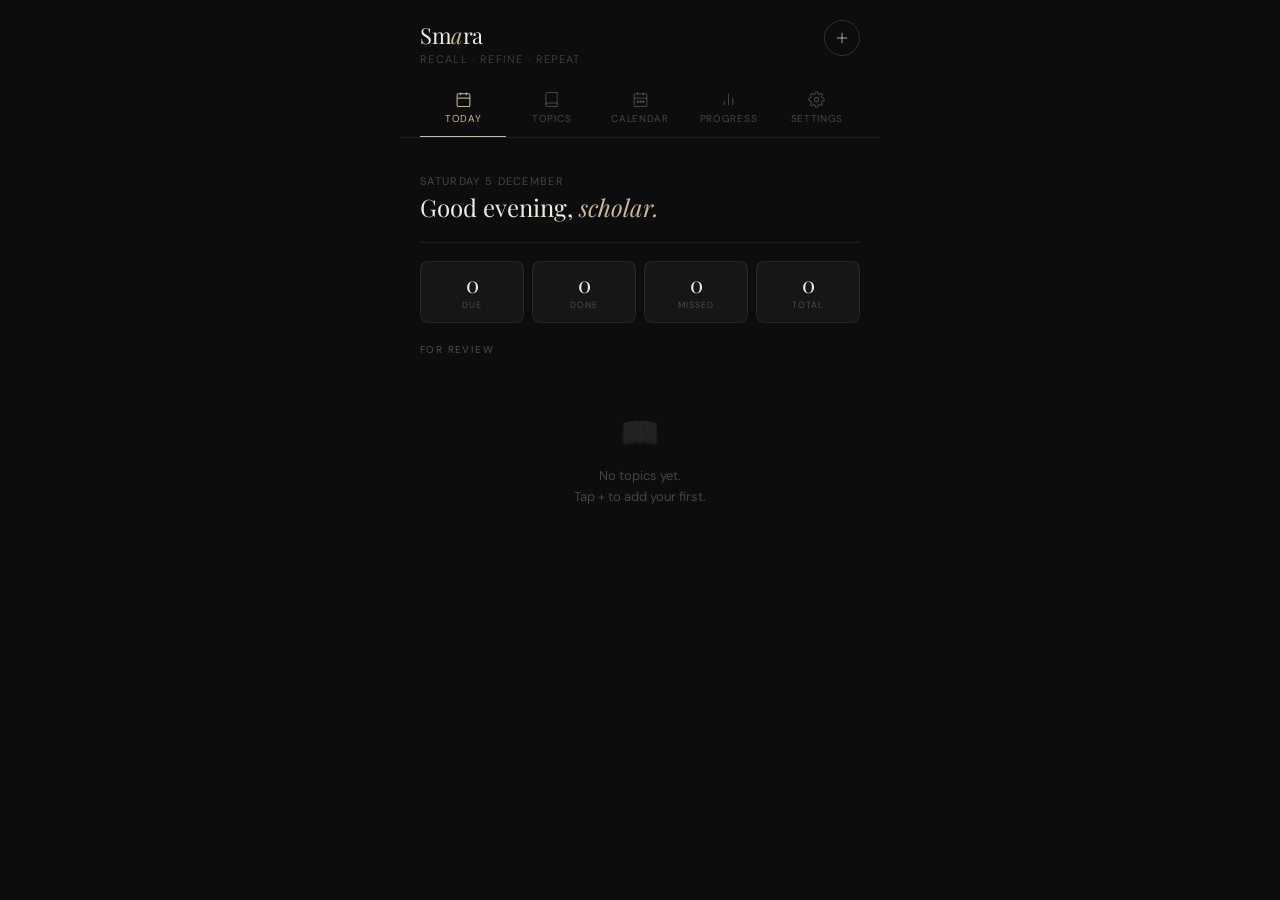
==== commit f527171d: "v6 - bug fixes, edit topic, search, notes view, image lightbox" ====
--- a/index.html
+++ b/index.html
@@ -73,13 +73,22 @@
 
 <!-- TOPICS -->
 <main id="page-topics" class="page">
-  <button class="btn btn-primary" style="width:100%;justify-content:center;padding:12px;margin-bottom:16px" onclick="showAddModal()">
-    <svg viewBox="0 0 24 24" style="width:16px;height:16px;stroke:currentColor;fill:none;stroke-width:2"><line x1="12" y1="5" x2="12" y2="19"/><line x1="5" y1="12" x2="19" y2="12"/></svg>
-    Add new topic
-  </button>
-  <div style="display:flex;align-items:center;justify-content:space-between;margin-bottom:14px;gap:10px">
-    <div class="section-head" style="margin:0">All topics</div>
-    <select id="filter-subj" style="width:auto;min-width:120px;padding:7px 28px 7px 10px;font-size:12px" onchange="renderTopics()">
+  <!-- Add + Search in one line -->
+  <div style="display:flex;align-items:center;gap:8px;margin-bottom:14px">
+    <button class="btn btn-primary" style="flex:1;justify-content:center;padding:11px" onclick="showAddModal()">
+      <svg viewBox="0 0 24 24" style="width:15px;height:15px;stroke:currentColor;fill:none;stroke-width:2"><line x1="12" y1="5" x2="12" y2="19"/><line x1="5" y1="12" x2="19" y2="12"/></svg>
+      Add topic
+    </button>
+    <div style="position:relative;flex:1">
+      <svg viewBox="0 0 24 24" style="width:14px;height:14px;stroke:var(--text-dim);fill:none;stroke-width:1.5;position:absolute;left:10px;top:50%;transform:translateY(-50%)"><circle cx="11" cy="11" r="8"/><line x1="21" y1="21" x2="16.65" y2="16.65"/></svg>
+      <input type="text" id="topic-search" placeholder="Search topics…" autocomplete="off"
+        style="width:100%;padding:11px 12px 11px 32px;font-size:13px"
+        oninput="topicSearch=this.value;renderTopics()">
+    </div>
+  </div>
+  <div style="display:flex;align-items:center;justify-content:space-between;margin-bottom:12px;gap:10px">
+    <div class="section-head" style="margin:0" id="topics-count"></div>
+    <select id="filter-subj" style="width:auto;min-width:110px;padding:6px 28px 6px 10px;font-size:12px" onchange="renderTopics()">
       <option value="">All subjects</option>
     </select>
   </div>
@@ -339,11 +348,83 @@
   </div>
 </div>
 
+<!-- EDIT TOPIC MODAL -->
+<div id="edit-modal" class="add-modal" onclick="if(event.target===this)closeEditModal()">
+  <div class="add-modal-inner">
+    <div class="add-modal-title">
+      Edit topic
+      <button class="modal-close" onclick="closeEditModal()">×</button>
+    </div>
+    <div class="form-group">
+      <label class="form-label">Title *</label>
+      <input type="text" id="edit-title" placeholder="Topic name" autocomplete="off">
+    </div>
+    <div class="form-group">
+      <label class="form-label">Subject</label>
+      <input type="text" id="edit-subject" placeholder="e.g. Physics" list="edit-subj-datalist" autocomplete="off">
+      <datalist id="edit-subj-datalist"></datalist>
+    </div>
+    <div class="form-group">
+      <label class="form-label">Tags <span style="font-size:10px;color:var(--text-dim);text-transform:none;letter-spacing:0">(comma-separated)</span></label>
+      <input type="text" id="edit-tags" placeholder="exam, formula, chapter-3" autocomplete="off">
+    </div>
+    <div class="form-group">
+      <label class="form-label">Notes title</label>
+      <input type="text" id="edit-notes-title" placeholder="Notes title (optional)" autocomplete="off">
+    </div>
+    <div class="form-group">
+      <label class="form-label">Notes content</label>
+      <textarea id="edit-notes-content" placeholder="Notes content…" style="min-height:120px"></textarea>
+    </div>
+    <div style="display:flex;gap:8px;padding-bottom:8px">
+      <button class="btn btn-primary" style="flex:1;justify-content:center" onclick="saveEdit()">
+        <svg viewBox="0 0 24 24" style="width:14px;height:14px;stroke:currentColor;fill:none;stroke-width:2"><polyline points="20 6 9 17 4 12"/></svg>
+        Save changes
+      </button>
+      <button class="btn" onclick="closeEditModal()">Cancel</button>
+    </div>
+  </div>
+</div>
+
+<!-- IMAGE LIGHTBOX -->
+<div id="lightbox" onclick="closeLightbox()" style="display:none;position:fixed;inset:0;z-index:200;background:rgba(0,0,0,0.92);align-items:center;justify-content:center;cursor:zoom-out">
+  <img id="lightbox-img" style="max-width:95vw;max-height:90vh;object-fit:contain;border-radius:8px">
+  <button onclick="closeLightbox()" style="position:absolute;top:16px;right:16px;background:rgba(255,255,255,0.1);border:none;color:#fff;width:36px;height:36px;border-radius:50%;font-size:20px;cursor:pointer;display:flex;align-items:center;justify-content:center">×</button>
+</div>
+
 <div id="toast" class="toast"></div>
+<!-- Update banner (hidden until SW fires) -->
+<div id="update-banner" style="display:none;position:fixed;top:0;left:0;right:0;z-index:999;background:var(--accent);color:var(--bg);font-size:13px;font-family:'DM Sans',sans-serif;padding:10px 16px;display:none;align-items:center;justify-content:space-between;gap:10px">
+  <span>✦ New version available</span>
+  <button onclick="window.location.reload()" style="background:var(--bg);color:var(--accent);border:none;border-radius:6px;padding:5px 12px;font-size:12px;font-family:'DM Sans',sans-serif;cursor:pointer;font-weight:500">Refresh</button>
+</div>
+
 <script src="app.js"></script>
 <script>
 function clearAll(){ if(!confirm('Delete all topics?')) return; db={topics:[],settings:{}}; saveDB(); renderToday(); toast('Cleared'); }
 showPage('today');
+
+// Listen for SW update message
+if ('serviceWorker' in navigator) {
+  navigator.serviceWorker.addEventListener('message', e => {
+    if (e.data && e.data.type === 'SW_UPDATED') {
+      const banner = document.getElementById('update-banner');
+      if (banner) banner.style.display = 'flex';
+    }
+  });
+  // Also check on registration
+  navigator.serviceWorker.register('/sw.js').then(reg => {
+    reg.addEventListener('updatefound', () => {
+      const newSW = reg.installing;
+      newSW.addEventListener('statechange', () => {
+        if (newSW.state === 'activated') {
+          const banner = document.getElementById('update-banner');
+          if (banner) banner.style.display = 'flex';
+        }
+      });
+    });
+  }).catch(() => {});
+}
 </script>
 </body>
 </html>
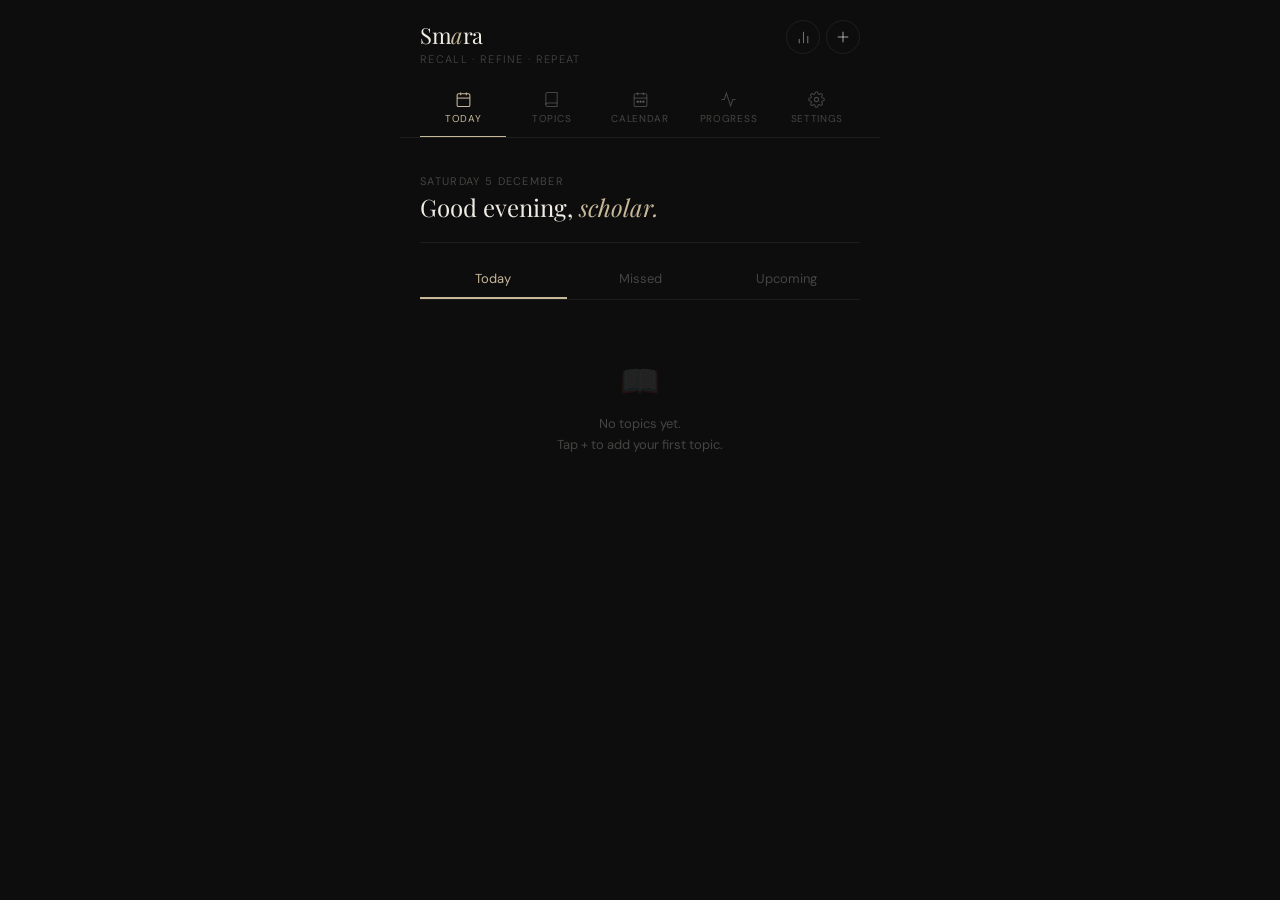
==== commit f72c97df: "v9 - bug fixes, date fix, home tabs, sorting, revision screen" ====
--- a/index.html
+++ b/index.html
@@ -15,19 +15,24 @@
 </head>
 <body class="theme-dark">
 
-<!-- STICKY HEADER + NAV -->
+<!-- STICKY SHELL -->
 <div class="sticky-shell">
   <header class="header">
     <div>
       <div class="wordmark">Sm<span>a</span>ra</div>
       <div class="tagline">Recall · Refine · Repeat</div>
     </div>
-    <!-- Only + button in header -->
-    <button class="btn btn-sm btn-ghost" onclick="showAddModal()" title="Add topic" style="width:36px;height:36px;padding:0;justify-content:center;border-radius:50%;border-color:var(--border-hover)">
-      <svg viewBox="0 0 24 24" style="width:18px;height:18px;stroke:currentColor;fill:none;stroke-width:2"><line x1="12" y1="5" x2="12" y2="19"/><line x1="5" y1="12" x2="19" y2="12"/></svg>
-    </button>
+    <div style="display:flex;gap:6px;align-items:center">
+      <!-- Stats icon -->
+      <button class="btn btn-sm btn-ghost icon-btn" onclick="showStatsSheet()" title="Revision statistics">
+        <svg viewBox="0 0 24 24" style="width:17px;height:17px;stroke:currentColor;fill:none;stroke-width:1.5"><line x1="18" y1="20" x2="18" y2="10"/><line x1="12" y1="20" x2="12" y2="4"/><line x1="6" y1="20" x2="6" y2="14"/></svg>
+      </button>
+      <!-- Add topic -->
+      <button class="btn btn-sm btn-ghost icon-btn" onclick="showAddModal()" title="Add topic">
+        <svg viewBox="0 0 24 24" style="width:18px;height:18px;stroke:currentColor;fill:none;stroke-width:2"><line x1="12" y1="5" x2="12" y2="19"/><line x1="5" y1="12" x2="19" y2="12"/></svg>
+      </button>
+    </div>
   </header>
-
   <nav class="nav">
     <button class="nav-btn active" id="nav-today" onclick="showPage('today')">
       <svg viewBox="0 0 24 24"><rect x="3" y="4" width="18" height="18" rx="2"/><line x1="16" y1="2" x2="16" y2="6"/><line x1="8" y1="2" x2="8" y2="6"/><line x1="3" y1="10" x2="21" y2="10"/></svg>
@@ -42,7 +47,7 @@
       Calendar
     </button>
     <button class="nav-btn" id="nav-progress" onclick="showPage('progress')">
-      <svg viewBox="0 0 24 24"><line x1="18" y1="20" x2="18" y2="10"/><line x1="12" y1="20" x2="12" y2="4"/><line x1="6" y1="20" x2="6" y2="14"/></svg>
+      <svg viewBox="0 0 24 24"><polyline points="22 12 18 12 15 21 9 3 6 12 2 12"/></svg>
       Progress
     </button>
     <button class="nav-btn" id="nav-settings" onclick="showPage('settings')">
@@ -52,28 +57,25 @@
   </nav>
 </div>
 
-<!-- SCROLLABLE CONTENT -->
 <div class="scroll-content">
 
-<!-- TODAY -->
+<!-- ═══ TODAY PAGE ═══ -->
 <main id="page-today" class="page active">
   <div class="today-hero">
     <div class="today-date" id="today-date"></div>
     <div class="today-greeting" id="greeting"></div>
   </div>
-  <div class="metrics">
-    <div class="metric"><div class="metric-num" id="m-due">0</div><div class="metric-lbl">Due</div></div>
-    <div class="metric"><div class="metric-num" id="m-done">0</div><div class="metric-lbl">Done</div></div>
-    <div class="metric"><div class="metric-num" id="m-missed">0</div><div class="metric-lbl">Missed</div></div>
-    <div class="metric"><div class="metric-num" id="m-total">0</div><div class="metric-lbl">Total</div></div>
-  </div>
-  <div class="section-head">For review</div>
-  <div id="today-list"></div>
-</main>
-
-<!-- TOPICS -->
+  <!-- Today / Missed / Upcoming tabs -->
+  <div class="home-tabs">
+    <button class="home-tab active" id="htab-today" onclick="switchHomeTab('today')">Today</button>
+    <button class="home-tab" id="htab-missed" onclick="switchHomeTab('missed')">Missed <span id="missed-badge" class="tab-badge" style="display:none"></span></button>
+    <button class="home-tab" id="htab-upcoming" onclick="switchHomeTab('upcoming')">Upcoming</button>
+  </div>
+  <div id="home-tab-content"></div>
+</main>
+
+<!-- ═══ TOPICS PAGE ═══ -->
 <main id="page-topics" class="page">
-  <!-- Add + Search in one line -->
   <div style="display:flex;align-items:center;gap:8px;margin-bottom:14px">
     <button class="btn btn-primary" style="flex:1;justify-content:center;padding:11px" onclick="showAddModal()">
       <svg viewBox="0 0 24 24" style="width:15px;height:15px;stroke:currentColor;fill:none;stroke-width:2"><line x1="12" y1="5" x2="12" y2="19"/><line x1="5" y1="12" x2="19" y2="12"/></svg>
@@ -81,14 +83,37 @@
     </button>
     <div style="position:relative;flex:1">
       <svg viewBox="0 0 24 24" style="width:14px;height:14px;stroke:var(--text-dim);fill:none;stroke-width:1.5;position:absolute;left:10px;top:50%;transform:translateY(-50%)"><circle cx="11" cy="11" r="8"/><line x1="21" y1="21" x2="16.65" y2="16.65"/></svg>
-      <input type="text" id="topic-search" placeholder="Search topics…" autocomplete="off"
-        style="width:100%;padding:11px 12px 11px 32px;font-size:13px"
+      <input type="text" id="topic-search" placeholder="Search…" autocomplete="off"
+        style="width:100%;padding:11px 10px 11px 32px;font-size:13px"
         oninput="topicSearch=this.value;renderTopics()">
     </div>
   </div>
-  <div style="display:flex;align-items:center;justify-content:space-between;margin-bottom:12px;gap:10px">
-    <div class="section-head" style="margin:0" id="topics-count"></div>
-    <select id="filter-subj" style="width:auto;min-width:110px;padding:6px 28px 6px 10px;font-size:12px" onchange="renderTopics()">
+  <!-- Sort + view controls -->
+  <div style="display:flex;align-items:center;justify-content:space-between;margin-bottom:12px">
+    <div style="display:flex;align-items:center;gap:8px">
+      <span class="section-head" style="margin:0" id="topics-count"></span>
+    </div>
+    <div style="display:flex;align-items:center;gap:6px">
+      <!-- View toggle -->
+      <button class="view-toggle active" id="view-list" onclick="setTopicView('list')" title="List view">
+        <svg viewBox="0 0 24 24" style="width:14px;height:14px;stroke:currentColor;fill:none;stroke-width:1.5"><line x1="8" y1="6" x2="21" y2="6"/><line x1="8" y1="12" x2="21" y2="12"/><line x1="8" y1="18" x2="21" y2="18"/><line x1="3" y1="6" x2="3.01" y2="6"/><line x1="3" y1="12" x2="3.01" y2="12"/><line x1="3" y1="18" x2="3.01" y2="18"/></svg>
+      </button>
+      <button class="view-toggle" id="view-grid" onclick="setTopicView('grid')" title="Grid view">
+        <svg viewBox="0 0 24 24" style="width:14px;height:14px;stroke:currentColor;fill:none;stroke-width:1.5"><rect x="3" y="3" width="7" height="7"/><rect x="14" y="3" width="7" height="7"/><rect x="3" y="14" width="7" height="7"/><rect x="14" y="14" width="7" height="7"/></svg>
+      </button>
+      <!-- Sort -->
+      <select id="topic-sort" style="padding:6px 24px 6px 8px;font-size:12px;width:auto" onchange="renderTopics()">
+        <option value="default">All topics</option>
+        <option value="newest">Newest first</option>
+        <option value="oldest">Oldest first</option>
+        <option value="progress">By progress</option>
+        <option value="az">A–Z</option>
+      </select>
+    </div>
+  </div>
+  <!-- Subject filter -->
+  <div style="margin-bottom:10px">
+    <select id="filter-subj" style="width:100%;padding:8px 28px 8px 10px;font-size:13px" onchange="renderTopics()">
       <option value="">All subjects</option>
     </select>
   </div>
@@ -96,7 +121,23 @@
   <div style="height:80px"></div>
 </main>
 
-<!-- CALENDAR -->
+<!-- ═══ TOPIC DETAIL PAGE ═══ -->
+<main id="page-detail" class="page">
+  <div style="display:flex;align-items:center;gap:10px;margin-bottom:16px">
+    <button class="btn btn-ghost btn-sm" onclick="showPage('topics')" style="padding:6px">
+      <svg viewBox="0 0 24 24" style="width:18px;height:18px;stroke:currentColor;fill:none;stroke-width:2"><polyline points="15 18 9 12 15 6"/></svg>
+    </button>
+    <div style="flex:1;min-width:0">
+      <div id="detail-title" style="font-family:'Playfair Display',serif;font-size:20px;font-weight:400;color:var(--text)"></div>
+    </div>
+    <button class="btn btn-ghost btn-sm" onclick="openEditFromDetail()" style="padding:6px">
+      <svg viewBox="0 0 24 24" style="width:16px;height:16px;stroke:currentColor;fill:none;stroke-width:1.5"><path d="M11 4H4a2 2 0 0 0-2 2v14a2 2 0 0 0 2 2h14a2 2 0 0 0 2-2v-7"/><path d="M18.5 2.5a2.121 2.121 0 0 1 3 3L12 15l-4 1 1-4 9.5-9.5z"/></svg>
+    </button>
+  </div>
+  <div id="detail-content"></div>
+</main>
+
+<!-- ═══ CALENDAR PAGE ═══ -->
 <main id="page-calendar" class="page">
   <div style="display:flex;gap:6px;margin-bottom:14px">
     <button class="cal-view-btn active" id="cal-view-month" onclick="setCalView('month')">Month</button>
@@ -121,17 +162,16 @@
   <div id="cal-sel-date" data-date="" style="display:none"></div>
 </main>
 
-<!-- PROGRESS -->
+<!-- ═══ PROGRESS PAGE ═══ -->
 <main id="page-progress" class="page">
   <div class="section-head">Progress</div>
   <div id="progress-content"></div>
 </main>
 
-<!-- SETTINGS -->
+<!-- ═══ SETTINGS PAGE ═══ -->
 <main id="page-settings" class="page">
   <div class="section-head">Settings</div>
 
-  <!-- APPEARANCE -->
   <div class="settings-block">
     <div class="settings-title">🎨 Appearance</div>
     <div class="settings-row">
@@ -143,7 +183,6 @@
     </div>
   </div>
 
-  <!-- NOTIFICATIONS -->
   <div class="settings-block">
     <div class="settings-title">🔔 Notifications</div>
     <div class="settings-row">
@@ -164,7 +203,6 @@
     <div id="notif-status" style="font-size:11px;color:var(--text-dim);margin-top:8px"></div>
   </div>
 
-  <!-- REVISION CYCLE -->
   <div class="settings-block">
     <div class="settings-title">Revision cycle</div>
     <div style="display:flex;justify-content:space-between;padding:8px 0 12px">
@@ -177,45 +215,28 @@
     <p style="font-size:12px;color:var(--text-dim);line-height:1.6">Based on Ebbinghaus spaced repetition. Scientifically proven for long-term memory.</p>
   </div>
 
-  <!-- SAMPLE DATA -->
   <div class="settings-block">
     <div class="settings-title">📚 Sample data</div>
-    <p style="font-size:12px;color:var(--text-dim);line-height:1.6;margin-bottom:12px">Load sample topics to explore the app, then remove them when ready.</p>
+    <p style="font-size:12px;color:var(--text-dim);line-height:1.6;margin-bottom:12px">Load sample topics to explore the app.</p>
     <div style="display:flex;gap:8px;flex-wrap:wrap">
-      <button class="btn btn-sm" onclick="loadSample()">
-        <svg viewBox="0 0 24 24" style="width:13px;height:13px;stroke:currentColor;fill:none;stroke-width:1.5"><path d="M4 19.5A2.5 2.5 0 0 1 6.5 17H20"/><path d="M6.5 2H20v20H6.5A2.5 2.5 0 0 1 4 19.5v-15A2.5 2.5 0 0 1 6.5 2z"/></svg>
-        Load sample data
-      </button>
-      <button class="btn btn-sm btn-ghost" style="color:var(--red)" onclick="removeSampleData()">
-        <svg viewBox="0 0 24 24" style="width:13px;height:13px;stroke:currentColor;fill:none;stroke-width:1.5"><polyline points="3 6 5 6 21 6"/><path d="M19 6l-1 14a2 2 0 0 1-2 2H8a2 2 0 0 1-2-2L5 6"/></svg>
-        Remove sample data
-      </button>
-    </div>
-  </div>
-
-  <!-- GOOGLE DRIVE -->
+      <button class="btn btn-sm" onclick="loadSample()">Load sample data</button>
+      <button class="btn btn-sm btn-ghost" style="color:var(--red)" onclick="removeSampleData()">Remove sample data</button>
+    </div>
+  </div>
+
   <div class="settings-block">
     <div class="settings-title">☁ Google Drive sync</div>
-    <p style="font-size:12px;color:var(--text-dim);line-height:1.6;margin-bottom:12px">Sync your topics to your own Google Drive. Saved as <code style="font-size:11px;background:var(--surface2);padding:1px 5px;border-radius:4px">smara_backup.json</code> in your Drive.</p>
-    <div id="gdrive-status" style="font-size:12px;color:var(--text-dim);background:var(--surface2);padding:10px 12px;border-radius:var(--radius-sm);margin-bottom:12px;line-height:1.5">
-      <span id="gdrive-status-text">Not connected — sign in to enable sync</span>
+    <p style="font-size:12px;color:var(--text-dim);line-height:1.6;margin-bottom:12px">Sync to your Google Drive as <code style="font-size:11px;background:var(--surface2);padding:1px 5px;border-radius:4px">smara_backup.json</code>.</p>
+    <div id="gdrive-status" style="font-size:12px;color:var(--text-dim);background:var(--surface2);padding:10px 12px;border-radius:var(--radius-sm);margin-bottom:12px">
+      <span id="gdrive-status-text">Not connected</span>
     </div>
     <div id="gdrive-btns-disconnected" style="display:flex;gap:8px;flex-wrap:wrap">
-      <button class="btn btn-sm btn-primary" onclick="gdriveSignIn()">
-        <svg viewBox="0 0 24 24" style="width:14px;height:14px;stroke:currentColor;fill:none;stroke-width:1.5"><path d="M18 10h-1.26A8 8 0 1 0 9 20h9a5 5 0 0 0 0-10z"/></svg>
-        Sign in with Google
-      </button>
+      <button class="btn btn-sm btn-primary" onclick="gdriveSignIn()">Sign in with Google</button>
     </div>
     <div id="gdrive-btns-connected" style="display:none;flex-direction:column;gap:10px">
       <div style="display:flex;gap:8px;flex-wrap:wrap">
-        <button class="btn btn-sm btn-primary" onclick="gdriveSyncNow()" id="btn-sync">
-          <svg viewBox="0 0 24 24" style="width:14px;height:14px;stroke:currentColor;fill:none;stroke-width:1.5"><polyline points="23 4 23 10 17 10"/><polyline points="1 20 1 14 7 14"/><path d="M3.51 9a9 9 0 0 1 14.85-3.36L23 10M1 14l4.64 4.36A9 9 0 0 0 20.49 15"/></svg>
-          Sync now
-        </button>
-        <button class="btn btn-sm" onclick="gdriveRestore()">
-          <svg viewBox="0 0 24 24" style="width:14px;height:14px;stroke:currentColor;fill:none;stroke-width:1.5"><path d="M21 15v4a2 2 0 0 1-2 2H5a2 2 0 0 1-2-2v-4"/><polyline points="17 8 12 3 7 8"/><line x1="12" y1="3" x2="12" y2="15"/></svg>
-          Restore from Drive
-        </button>
+        <button class="btn btn-sm btn-primary" onclick="gdriveSyncNow()" id="btn-sync">Sync now</button>
+        <button class="btn btn-sm" onclick="gdriveRestore()">Restore from Drive</button>
         <button class="btn btn-sm btn-ghost" onclick="gdriveSignOut()">Sign out</button>
       </div>
       <div id="gdrive-last-sync" style="font-size:11px;color:var(--text-dim)"></div>
@@ -224,35 +245,30 @@
     <div style="font-size:11px;color:var(--text-dim);margin-bottom:8px;text-transform:uppercase;letter-spacing:.08em">Local backup</div>
     <div style="display:flex;gap:8px">
       <button class="btn btn-sm btn-ghost" onclick="exportBackup()">Download JSON</button>
-      <label class="btn btn-sm btn-ghost" style="cursor:pointer">Restore file <input type="file" accept=".json" style="display:none" onchange="importBackup(this)"></label>
-    </div>
-  </div>
-
-  <!-- DANGER ZONE -->
+      <label class="btn btn-sm btn-ghost" style="cursor:pointer">Restore file<input type="file" accept=".json" style="display:none" onchange="importBackup(this)"></label>
+    </div>
+  </div>
+
   <div class="settings-block">
     <div class="settings-title" style="color:var(--red)">⚠ Danger zone</div>
     <button class="btn btn-sm" style="color:var(--red);border-color:rgba(224,123,106,0.2);background:var(--red-dim)" onclick="clearAll()">Clear all data</button>
   </div>
 
-  <!-- FOOTER -->
   <div style="margin-top:28px;text-align:center;padding-bottom:20px">
     <div style="font-family:'Playfair Display',serif;font-size:20px;color:var(--accent)">Smara</div>
     <div style="font-size:11px;color:var(--text-dim);margin-top:4px">by pawansDr.oid</div>
   </div>
 </main>
 
-</div><!-- end scroll-content -->
-
-<!-- ADD TOPIC MODAL -->
+</div><!-- scroll-content -->
+
+<!-- ═══ ADD TOPIC MODAL ═══ -->
 <div id="add-modal" class="add-modal" onclick="if(event.target===this)hideAddModal()">
   <div class="add-modal-inner">
-    <div class="add-modal-title">
-      <span>New topic</span>
-      <button class="modal-close" onclick="hideAddModal()">×</button>
-    </div>
-    <div class="form-group">
-      <label class="form-label">Title *</label>
-      <input type="text" id="inp-title" placeholder="Topic name" autocomplete="off">
+    <div class="add-modal-title">New topic <button class="modal-close" onclick="hideAddModal()">×</button></div>
+    <div class="form-group">
+      <label class="form-label">Topic title *</label>
+      <input type="text" id="inp-title" placeholder="e.g. Biostatistics" autocomplete="off">
     </div>
     <div class="form-group">
       <label class="form-label">Subject</label>
@@ -260,7 +276,7 @@
       <datalist id="subj-datalist"></datalist>
     </div>
     <div class="form-group">
-      <label class="form-label">Studied on</label>
+      <label class="form-label">Studied on (Day 0)</label>
       <input type="date" id="inp-date" style="width:100%;padding:11px 14px;background:var(--surface);border:1px solid var(--border);border-radius:var(--radius-sm);color:var(--text);font-family:'DM Sans',sans-serif;font-size:14px;outline:none">
     </div>
     <div class="form-group">
@@ -268,7 +284,7 @@
       <div class="cycle-option selected" id="cycle-default" onclick="selectCycle('default')">
         <div style="display:flex;align-items:center;gap:10px">
           <div class="cycle-radio active" id="radio-default"></div>
-          <div><div style="font-size:13px;color:var(--text)">Default (1, 7, 30, 90 days)</div><div style="font-size:11px;color:var(--text-dim);margin-top:1px">Ebbinghaus spaced repetition</div></div>
+          <div><div style="font-size:13px;color:var(--text)">Default (Day 1, 7, 30, 90)</div><div style="font-size:11px;color:var(--text-dim);margin-top:1px">Ebbinghaus spaced repetition</div></div>
         </div>
       </div>
       <div class="cycle-option" id="cycle-custom" onclick="selectCycle('custom')" style="margin-top:6px">
@@ -278,8 +294,9 @@
         </div>
       </div>
       <div id="custom-cycle-input" style="display:none;margin-top:10px;padding:12px;background:var(--surface2);border-radius:var(--radius-sm)">
-        <div style="font-size:11px;color:var(--text-dim);margin-bottom:8px;text-transform:uppercase;letter-spacing:0.08em">Days after study (comma-separated)</div>
+        <div style="font-size:11px;color:var(--text-dim);margin-bottom:8px;text-transform:uppercase;letter-spacing:0.08em">Days from Day 0 (comma-separated)</div>
         <input type="text" id="inp-custom-cycle" placeholder="e.g. 1, 3, 7, 14, 30">
+        <div style="font-size:11px;color:var(--text-dim);margin-top:5px">Day 0 = study day. Enter days after that.</div>
       </div>
     </div>
     <div class="form-group">
@@ -316,7 +333,7 @@
         <input type="file" accept=".pdf,.docx,.doc,.txt" multiple style="display:none" onchange="handleDocs(this)">
       </label>
     </div>
-    <div style="display:flex;gap:8px;margin-top:8px;padding-bottom:8px">
+    <div style="display:flex;gap:8px;padding-bottom:8px">
       <button class="btn btn-primary" style="flex:1;justify-content:center" onclick="addTopic()">
         <svg viewBox="0 0 24 24" style="width:14px;height:14px;stroke:currentColor;fill:none;stroke-width:2"><polyline points="20 6 9 17 4 12"/></svg>
         Create topic
@@ -326,20 +343,17 @@
   </div>
 </div>
 
-<!-- NOTES MODAL -->
+<!-- ═══ NOTES MODAL ═══ -->
 <div id="notes-modal" class="add-modal" onclick="if(event.target===this)closeNotesModal()">
   <div class="add-modal-inner">
-    <div class="add-modal-title">
-      Add notes
-      <button class="modal-close" onclick="closeNotesModal()">×</button>
-    </div>
-    <div class="form-group">
-      <label class="form-label">Notes title <span style="font-size:10px;color:var(--text-dim);text-transform:none;letter-spacing:0">(optional)</span></label>
-      <input type="text" id="notes-title-inp" placeholder="Notes title (optional)" autocomplete="off">
-    </div>
-    <div class="form-group">
-      <label class="form-label">Notes content</label>
-      <textarea id="notes-content-inp" placeholder="Notes content" style="min-height:160px"></textarea>
+    <div class="add-modal-title">Add notes <button class="modal-close" onclick="closeNotesModal()">×</button></div>
+    <div class="form-group">
+      <label class="form-label">Title <span style="font-size:10px;color:var(--text-dim);text-transform:none;letter-spacing:0">(optional)</span></label>
+      <input type="text" id="notes-title-inp" placeholder="Notes title" autocomplete="off">
+    </div>
+    <div class="form-group">
+      <label class="form-label">Content</label>
+      <textarea id="notes-content-inp" placeholder="Notes content…" style="min-height:160px"></textarea>
     </div>
     <div style="display:flex;gap:8px">
       <button class="btn btn-primary" style="flex:1;justify-content:center" onclick="saveNotes()">Save</button>
@@ -348,82 +362,86 @@
   </div>
 </div>
 
-<!-- EDIT TOPIC MODAL -->
+<!-- ═══ EDIT TOPIC MODAL ═══ -->
 <div id="edit-modal" class="add-modal" onclick="if(event.target===this)closeEditModal()">
   <div class="add-modal-inner">
-    <div class="add-modal-title">
-      Edit topic
-      <button class="modal-close" onclick="closeEditModal()">×</button>
-    </div>
+    <div class="add-modal-title">Edit topic <button class="modal-close" onclick="closeEditModal()">×</button></div>
     <div class="form-group">
       <label class="form-label">Title *</label>
-      <input type="text" id="edit-title" placeholder="Topic name" autocomplete="off">
+      <input type="text" id="edit-title" autocomplete="off">
     </div>
     <div class="form-group">
       <label class="form-label">Subject</label>
-      <input type="text" id="edit-subject" placeholder="e.g. Physics" list="edit-subj-datalist" autocomplete="off">
+      <input type="text" id="edit-subject" list="edit-subj-datalist" autocomplete="off">
       <datalist id="edit-subj-datalist"></datalist>
     </div>
     <div class="form-group">
-      <label class="form-label">Tags <span style="font-size:10px;color:var(--text-dim);text-transform:none;letter-spacing:0">(comma-separated)</span></label>
-      <input type="text" id="edit-tags" placeholder="exam, formula, chapter-3" autocomplete="off">
+      <label class="form-label">Tags</label>
+      <input type="text" id="edit-tags" autocomplete="off">
     </div>
     <div class="form-group">
       <label class="form-label">Notes title</label>
-      <input type="text" id="edit-notes-title" placeholder="Notes title (optional)" autocomplete="off">
+      <input type="text" id="edit-notes-title" autocomplete="off">
     </div>
     <div class="form-group">
       <label class="form-label">Notes content</label>
-      <textarea id="edit-notes-content" placeholder="Notes content…" style="min-height:120px"></textarea>
+      <textarea id="edit-notes-content" style="min-height:100px"></textarea>
     </div>
     <div style="display:flex;gap:8px;padding-bottom:8px">
-      <button class="btn btn-primary" style="flex:1;justify-content:center" onclick="saveEdit()">
-        <svg viewBox="0 0 24 24" style="width:14px;height:14px;stroke:currentColor;fill:none;stroke-width:2"><polyline points="20 6 9 17 4 12"/></svg>
-        Save changes
-      </button>
+      <button class="btn btn-primary" style="flex:1;justify-content:center" onclick="saveEdit()">Save changes</button>
       <button class="btn" onclick="closeEditModal()">Cancel</button>
     </div>
   </div>
 </div>
 
-<!-- IMAGE LIGHTBOX -->
+<!-- ═══ REVISION STATS BOTTOM SHEET ═══ -->
+<div id="stats-sheet" class="add-modal" onclick="if(event.target===this)closeStatsSheet()">
+  <div class="add-modal-inner" style="padding-bottom:24px">
+    <div class="add-modal-title">Revision statistics <button class="modal-close" onclick="closeStatsSheet()">×</button></div>
+    <div id="stats-content"></div>
+  </div>
+</div>
+
+<!-- ═══ CONFIRM DONE SHEET ═══ -->
+<div id="confirm-done-sheet" class="add-modal" onclick="if(event.target===this)closeConfirmDone()">
+  <div class="add-modal-inner" style="padding-bottom:24px">
+    <div class="add-modal-title" id="confirm-done-title">Mark as revised? <button class="modal-close" onclick="closeConfirmDone()">×</button></div>
+    <p id="confirm-done-body" style="font-size:13px;color:var(--text-muted);margin-bottom:20px;line-height:1.6"></p>
+    <div style="display:flex;gap:8px">
+      <button class="btn btn-primary" style="flex:1;justify-content:center" id="confirm-done-btn">Yes, done!</button>
+      <button class="btn" style="flex:1;justify-content:center" onclick="closeConfirmDone()">Not yet</button>
+    </div>
+  </div>
+</div>
+
+<!-- ═══ LIGHTBOX ═══ -->
 <div id="lightbox" onclick="closeLightbox()" style="display:none;position:fixed;inset:0;z-index:200;background:rgba(0,0,0,0.92);align-items:center;justify-content:center;cursor:zoom-out">
   <img id="lightbox-img" style="max-width:95vw;max-height:90vh;object-fit:contain;border-radius:8px">
   <button onclick="closeLightbox()" style="position:absolute;top:16px;right:16px;background:rgba(255,255,255,0.1);border:none;color:#fff;width:36px;height:36px;border-radius:50%;font-size:20px;cursor:pointer;display:flex;align-items:center;justify-content:center">×</button>
 </div>
 
-<div id="toast" class="toast"></div>
-<!-- Update banner (hidden until SW fires) -->
-<div id="update-banner" style="display:none;position:fixed;top:0;left:0;right:0;z-index:999;background:var(--accent);color:var(--bg);font-size:13px;font-family:'DM Sans',sans-serif;padding:10px 16px;display:none;align-items:center;justify-content:space-between;gap:10px">
+<div id="update-banner" style="display:none;position:fixed;top:0;left:0;right:0;z-index:999;background:var(--accent);color:var(--bg);font-size:13px;font-family:'DM Sans',sans-serif;padding:10px 16px;align-items:center;justify-content:space-between;gap:10px">
   <span>✦ New version available</span>
   <button onclick="window.location.reload()" style="background:var(--bg);color:var(--accent);border:none;border-radius:6px;padding:5px 12px;font-size:12px;font-family:'DM Sans',sans-serif;cursor:pointer;font-weight:500">Refresh</button>
 </div>
 
+<div id="toast" class="toast"></div>
 <script src="app.js"></script>
 <script>
 function clearAll(){ if(!confirm('Delete all topics?')) return; db={topics:[],settings:{}}; saveDB(); renderToday(); toast('Cleared'); }
 showPage('today');
-
-// Listen for SW update message
-if ('serviceWorker' in navigator) {
-  navigator.serviceWorker.addEventListener('message', e => {
-    if (e.data && e.data.type === 'SW_UPDATED') {
-      const banner = document.getElementById('update-banner');
-      if (banner) banner.style.display = 'flex';
-    }
-  });
-  // Also check on registration
-  navigator.serviceWorker.register('/sw.js').then(reg => {
-    reg.addEventListener('updatefound', () => {
-      const newSW = reg.installing;
-      newSW.addEventListener('statechange', () => {
-        if (newSW.state === 'activated') {
-          const banner = document.getElementById('update-banner');
-          if (banner) banner.style.display = 'flex';
-        }
+if('serviceWorker' in navigator){
+  navigator.serviceWorker.register('/sw.js').then(reg=>{
+    reg.addEventListener('updatefound',()=>{
+      const nw=reg.installing;
+      nw.addEventListener('statechange',()=>{
+        if(nw.state==='activated'){ const b=document.getElementById('update-banner'); if(b) b.style.display='flex'; }
       });
     });
-  }).catch(() => {});
+  }).catch(()=>{});
+  navigator.serviceWorker.addEventListener('message',e=>{
+    if(e.data&&e.data.type==='SW_UPDATED'){ const b=document.getElementById('update-banner'); if(b) b.style.display='flex'; }
+  });
 }
 </script>
 </body>
--- a/style.css
+++ b/style.css
@@ -214,3 +214,42 @@
 }
 .toggle-switch input:checked + .toggle-slider { background: var(--accent); border-color: var(--accent); }
 .toggle-switch input:checked + .toggle-slider::before { background: var(--bg); transform: translateX(20px); }
+
+/* ── HOME TABS ── */
+.home-tabs{display:flex;gap:0;margin-bottom:16px;border-bottom:1px solid var(--border)}
+.home-tab{flex:1;padding:9px 4px 10px;background:transparent;border:none;border-bottom:2px solid transparent;color:var(--text-dim);font-size:13px;font-family:'DM Sans',sans-serif;cursor:pointer;transition:.15s;position:relative}
+.home-tab.active{color:var(--accent);border-bottom-color:var(--accent)}
+.tab-badge{background:var(--red);color:#fff;font-size:9px;padding:1px 5px;border-radius:99px;margin-left:4px;vertical-align:middle;display:inline-flex;align-items:center}
+
+/* ── HOME CARD ── */
+.home-card{margin-bottom:10px}
+.done-btn{display:inline-flex;align-items:center;gap:6px;padding:9px 18px;background:var(--accent);color:var(--bg);border:none;border-radius:var(--radius-sm);font-size:13px;font-family:'DM Sans',sans-serif;font-weight:500;cursor:pointer;transition:.15s;width:100%;justify-content:center}
+.done-btn:hover{opacity:.88}
+.done-btn:active{transform:scale(.98)}
+
+/* ── TOPIC LIST CARD ── */
+.topic-list-card{margin-bottom:8px}
+.progress-ring-wrap{position:relative;display:flex;align-items:center;justify-content:center;flex-shrink:0}
+.progress-ring-wrap span{position:absolute;font-size:9px;font-weight:500}
+
+/* ── TOPICS GRID ── */
+.topics-grid{display:grid;grid-template-columns:repeat(2,1fr);gap:8px;margin-bottom:4px}
+
+/* ── SUBJECT GROUP ── */
+.subject-group{margin-bottom:12px}
+.subject-header{display:flex;align-items:center;justify-content:space-between;padding:8px 12px;background:var(--surface);border:1px solid var(--border);border-radius:var(--radius-sm);cursor:pointer;margin-bottom:4px;transition:var(--transition)}
+.subject-header:hover{background:var(--surface2)}
+.subject-items{padding-left:0}
+
+/* ── VIEW TOGGLE ── */
+.view-toggle{width:30px;height:30px;display:flex;align-items:center;justify-content:center;border:1px solid var(--border);border-radius:var(--radius-sm);background:transparent;color:var(--text-dim);cursor:pointer;transition:.15s}
+.view-toggle.active{background:var(--accent-dim);border-color:var(--accent-border);color:var(--accent)}
+
+/* ── ICON BTN ── */
+.icon-btn{width:34px;height:34px;padding:0;justify-content:center;border-radius:50%;border-color:var(--border)}
+
+/* ── STAT CARD ── */
+.stat-card{border:1px solid;border-radius:var(--radius-md);padding:14px 12px;text-align:center}
+
+/* ── DETAIL PAGE ── */
+#page-detail{padding:16px 20px}
